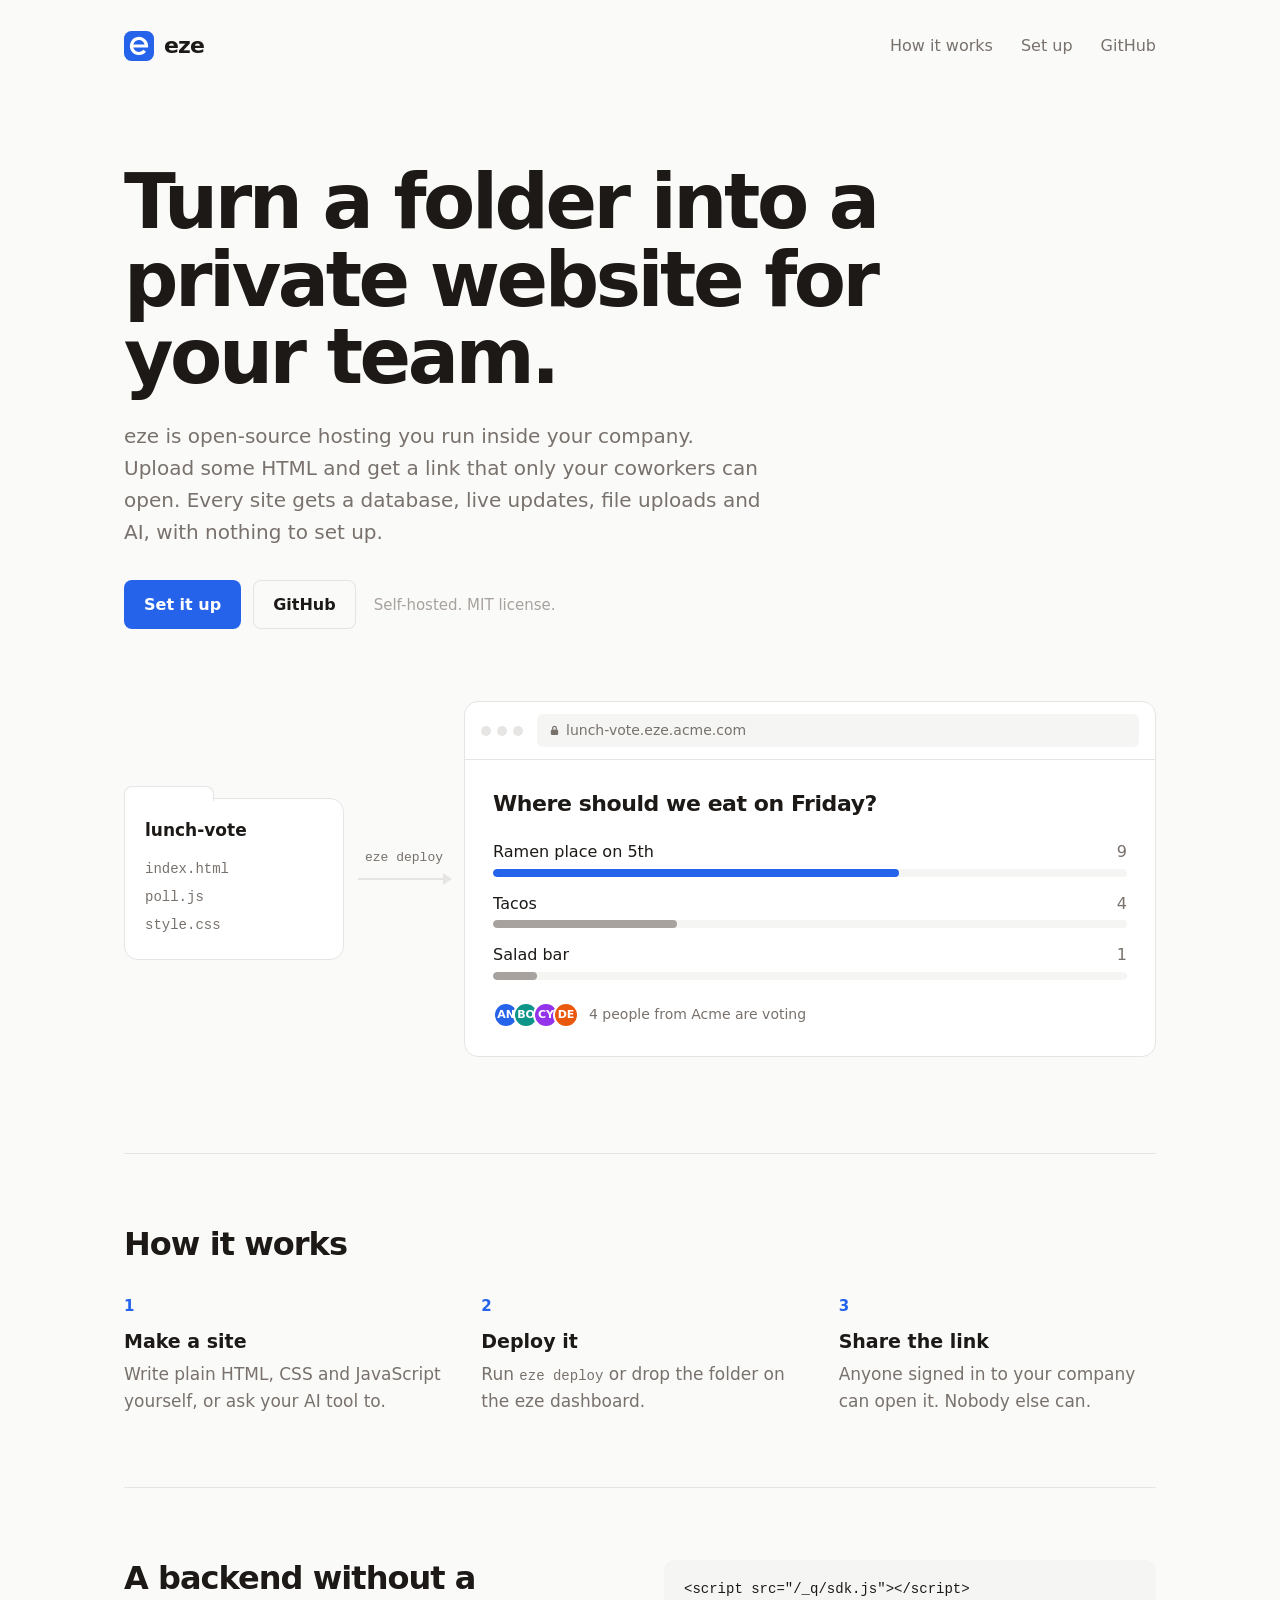
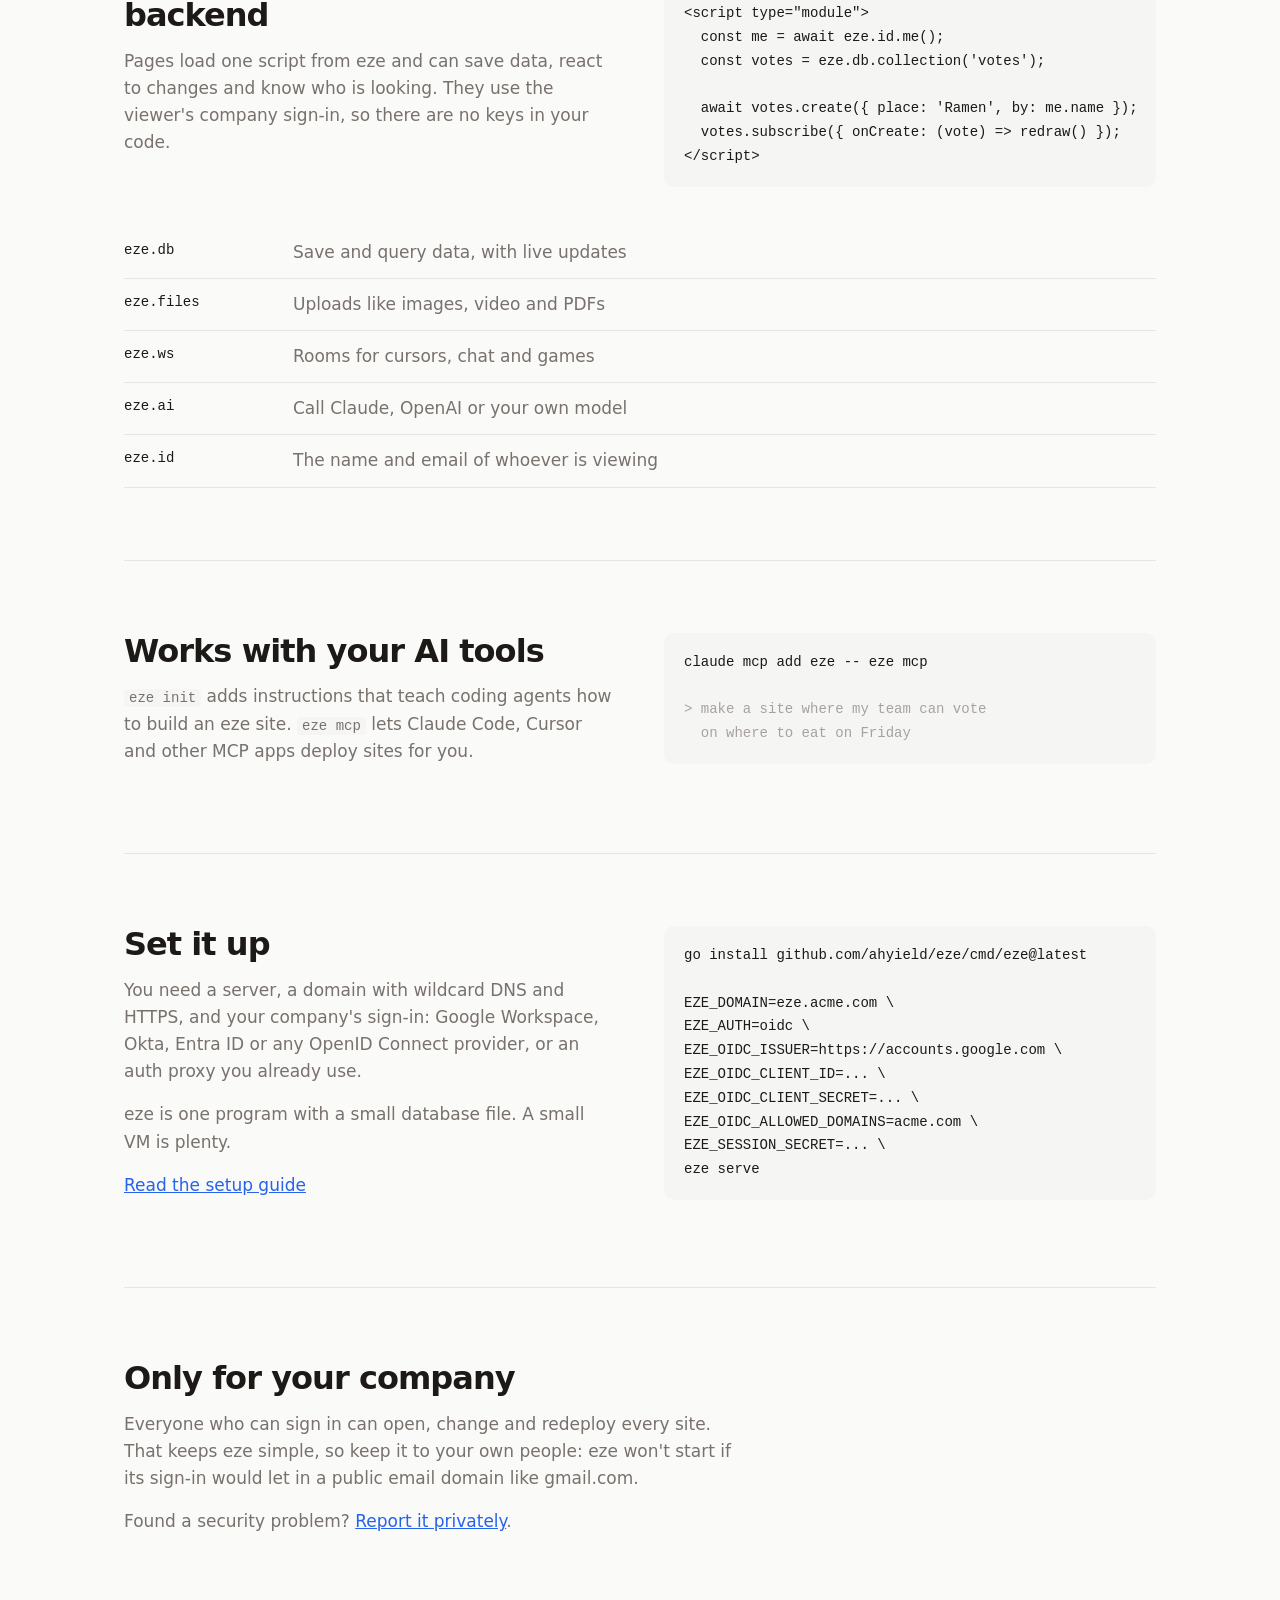
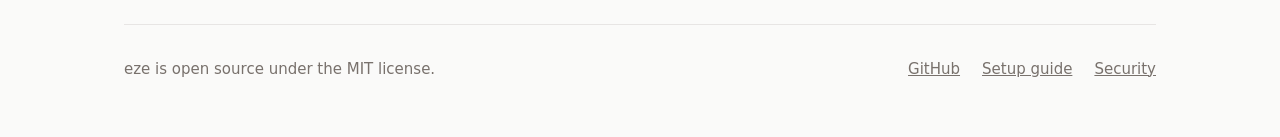
==== site/index.html @ b553932a "Add the eze.page website A one-page site in site/: plain HTML and CSS in the dashboard's palette, li" ====
<!doctype html>
<html lang="en">
<head>
<meta charset="utf-8">
<meta name="viewport" content="width=device-width, initial-scale=1">
<title>eze: private websites for your team</title>
<meta name="description" content="eze is open-source hosting you run inside your company. Upload a folder of HTML and get a link only your coworkers can open.">
<meta property="og:title" content="eze: private websites for your team">
<meta property="og:description" content="Open-source hosting you run inside your company. Upload a folder of HTML, get a link only your coworkers can open.">
<meta property="og:url" content="https://eze.page/">
<meta property="og:type" content="website">
<link rel="icon" href="logo.svg" type="image/svg+xml">
<link rel="stylesheet" href="style.css">
</head>
<body>
<div class="page">

<header>
  <a class="logo" href="/" aria-label="eze home">
    <svg viewBox="0 0 32 32" aria-hidden="true"><rect width="32" height="32" rx="8" fill="currentColor"/><path d="M8 16H24A8 8 0 1 0 22.13 21.14" fill="none" stroke="#fff" stroke-width="3.4"/></svg>
    eze
  </a>
  <nav>
    <a class="wide" href="#how">How it works</a>
    <a href="#setup">Set up</a>
    <a href="https://github.com/ahyield/eze">GitHub</a>
  </nav>
</header>

<main>

<div class="hero">
  <h1>Turn a folder into a private website for your team.</h1>
  <p>eze is open-source hosting you run inside your company. Upload some HTML and get a link that only your coworkers can open. Every site gets a database, live updates, file uploads and AI, with nothing to set up.</p>
  <div class="buttons">
    <a class="button" href="#setup">Set it up</a>
    <a class="button quiet" href="https://github.com/ahyield/eze">GitHub</a>
    <span class="small">Self-hosted. MIT license.</span>
  </div>

  <div class="picture" aria-hidden="true">
    <div class="folder">
      <div class="name">lunch-vote</div>
      <ul>
        <li>index.html</li>
        <li>poll.js</li>
        <li>style.css</li>
      </ul>
    </div>
    <div class="wire"><span>eze deploy</span></div>
    <div class="browser">
      <div class="bar">
        <div class="dots"><i></i><i></i><i></i></div>
        <div class="address"><svg viewBox="0 0 12 12"><rect x="2" y="5" width="8" height="6" rx="1.5" fill="currentColor"/><path d="M4 5V3.5a2 2 0 0 1 4 0V5" fill="none" stroke="currentColor" stroke-width="1.4"/></svg>lunch-vote.eze.acme.com</div>
      </div>
      <div class="poll">
        <h2>Where should we eat on Friday?</h2>
        <div class="choice lead"><span>Ramen place on 5th</span><span class="count">9</span><div class="meter"><b style="--w: 64%"></b></div></div>
        <div class="choice"><span>Tacos</span><span class="count">4</span><div class="meter"><b style="--w: 29%"></b></div></div>
        <div class="choice"><span>Salad bar</span><span class="count">1</span><div class="meter"><b style="--w: 7%"></b></div></div>
        <div class="here">
          <div class="faces">
            <span style="background:#2563eb">AN</span><span style="background:#0d9488">BO</span><span style="background:#9333ea">CY</span><span style="background:#ea580c">DE</span>
          </div>
          4 people from Acme are voting
        </div>
      </div>
    </div>
  </div>
</div>

<section id="how">
  <h2>How it works</h2>
  <ol class="steps">
    <li><strong>Make a site</strong>Write plain HTML, CSS and JavaScript yourself, or ask your AI tool to.</li>
    <li><strong>Deploy it</strong>Run <code>eze deploy</code> or drop the folder on the eze dashboard.</li>
    <li><strong>Share the link</strong>Anyone signed in to your company can open it. Nobody else can.</li>
  </ol>
</section>

<section>
  <div class="two">
    <div class="text">
      <h2>A backend without a backend</h2>
      <p>Pages load one script from eze and can save data, react to changes and know who is looking. They use the viewer's company sign-in, so there are no keys in your code.</p>
    </div>
<pre>&lt;script src="/_q/sdk.js"&gt;&lt;/script&gt;
&lt;script type="module"&gt;
  const me = await eze.id.me();
  const votes = eze.db.collection('votes');

  await votes.create({ place: 'Ramen', by: me.name });
  votes.subscribe({ onCreate: (vote) =&gt; redraw() });
&lt;/script&gt;</pre>
  </div>
  <ul class="gets">
    <li><code>eze.db</code><span>Save and query data, with live updates</span></li>
    <li><code>eze.files</code><span>Uploads like images, video and PDFs</span></li>
    <li><code>eze.ws</code><span>Rooms for cursors, chat and games</span></li>
    <li><code>eze.ai</code><span>Call Claude, OpenAI or your own model</span></li>
    <li><code>eze.id</code><span>The name and email of whoever is viewing</span></li>
  </ul>
</section>

<section>
  <div class="two">
    <div class="text">
      <h2>Works with your AI tools</h2>
      <p><code>eze init</code> adds instructions that teach coding agents how to build an eze site. <code>eze mcp</code> lets Claude Code, Cursor and other MCP apps deploy sites for you.</p>
    </div>
<pre>claude mcp add eze -- eze mcp

<span class="dim">&gt; make a site where my team can vote
  on where to eat on Friday</span></pre>
  </div>
</section>

<section id="setup">
  <div class="two">
    <div class="text">
      <h2>Set it up</h2>
      <p>You need a server, a domain with wildcard DNS and HTTPS, and your company's sign-in: Google Workspace, Okta, Entra ID or any OpenID Connect provider, or an auth proxy you already use.</p>
      <p>eze is one program with a small database file. A small VM is plenty.</p>
      <p><a href="https://github.com/ahyield/eze/blob/main/docs/deploy.md">Read the setup guide</a></p>
    </div>
<pre>go install github.com/ahyield/eze/cmd/eze@latest

EZE_DOMAIN=eze.acme.com \
EZE_AUTH=oidc \
EZE_OIDC_ISSUER=https://accounts.google.com \
EZE_OIDC_CLIENT_ID=... \
EZE_OIDC_CLIENT_SECRET=... \
EZE_OIDC_ALLOWED_DOMAINS=acme.com \
EZE_SESSION_SECRET=... \
eze serve</pre>
  </div>
</section>

<section>
  <h2>Only for your company</h2>
  <p>Everyone who can sign in can open, change and redeploy every site. That keeps eze simple, so keep it to your own people: eze won't start if its sign-in would let in a public email domain like gmail.com.</p>
  <p>Found a security problem? <a href="https://github.com/ahyield/eze/security">Report it privately</a>.</p>
</section>

</main>

<footer>
  <span>eze is open source under the MIT license.</span>
  <nav>
    <a href="https://github.com/ahyield/eze">GitHub</a>
    <a href="https://github.com/ahyield/eze/blob/main/docs/deploy.md">Setup guide</a>
    <a href="https://github.com/ahyield/eze/blob/main/SECURITY.md">Security</a>
  </nav>
</footer>

</div>
</body>
</html>
---- site/style.css ----
:root {
  --paper: #fafaf9;
  --ink: #1c1917;
  --stone: #78716c;
  --pebble: #a8a29e;
  --line: #e7e5e4;
  --panel: #ffffff;
  --well: #f5f5f4;
  --blue: #2563eb;
  --blue-soft: #dbeafe;
}
@media (prefers-color-scheme: dark) {
  :root {
    --paper: #0c0a09;
    --ink: #f5f5f4;
    --stone: #a8a29e;
    --pebble: #78716c;
    --line: #292524;
    --panel: #1c1917;
    --well: #141210;
    --blue: #60a5fa;
    --blue-soft: #1e3a8a;
  }
}

* { box-sizing: border-box; }
body { margin: 0; background: var(--paper); color: var(--ink); font: 17px/1.6 ui-sans-serif, system-ui, -apple-system, "Segoe UI", sans-serif; -webkit-font-smoothing: antialiased; }
a { color: var(--blue); }
a:focus-visible, .button:focus-visible { outline: 2px solid var(--blue); outline-offset: 3px; border-radius: 4px; }
code, pre { font-family: ui-monospace, SFMono-Regular, Menlo, monospace; font-size: 14px; }
p code { background: var(--well); border-radius: 4px; padding: 1px 5px; font-size: 14px; }
pre { background: var(--well); border-radius: 10px; padding: 18px 20px; overflow-x: auto; margin: 0; line-height: 1.7; }
pre .dim { color: var(--pebble); }

.page { max-width: 1080px; margin: 0 auto; padding: 0 24px; }

/* Header */
header { display: flex; align-items: center; justify-content: space-between; padding: 28px 0; }
.logo { display: inline-flex; align-items: center; gap: 10px; color: var(--ink); text-decoration: none; font-size: 22px; font-weight: 700; letter-spacing: -0.04em; }
.logo svg { width: 30px; height: 30px; color: var(--blue); }
header nav { display: flex; gap: 28px; font-size: 16px; }
header nav a { color: var(--stone); text-decoration: none; }
header nav a:hover { color: var(--ink); }

/* Hero */
.hero { padding: 72px 0 96px; }
.hero h1 { font-size: clamp(40px, 6.4vw, 76px); line-height: 1.02; letter-spacing: -0.045em; font-weight: 750; margin: 0; max-width: 11em; }
.hero p { font-size: 20px; color: var(--stone); max-width: 32em; margin: 24px 0 32px; }
.buttons { display: flex; gap: 12px; flex-wrap: wrap; align-items: center; }
.button { display: inline-block; padding: 12px 20px; border-radius: 8px; font-weight: 600; font-size: 16px; text-decoration: none; background: var(--blue); color: #fff; }
.button.quiet { background: transparent; color: var(--ink); box-shadow: inset 0 0 0 1px var(--line); }
.button.quiet:hover { box-shadow: inset 0 0 0 1px var(--pebble); }
.small { font-size: 15px; color: var(--pebble); margin-left: 6px; }

/* Hero picture: a folder becomes a live site */
.picture { display: grid; grid-template-columns: 220px 120px 1fr; align-items: center; margin-top: 72px; }
.folder { background: var(--panel); border: 1px solid var(--line); border-radius: 4px 14px 14px 14px; padding: 18px 20px 20px; position: relative; }
.folder::before { content: ""; position: absolute; top: -13px; left: -1px; width: 88px; height: 14px; background: var(--panel); border: 1px solid var(--line); border-bottom: 0; border-radius: 8px 8px 0 0; }
.folder .name { font-weight: 650; margin-bottom: 10px; }
.folder ul { list-style: none; margin: 0; padding: 0; font-family: ui-monospace, SFMono-Regular, Menlo, monospace; font-size: 14px; color: var(--stone); line-height: 2; }
.wire { height: 2px; background: var(--line); margin: 0 14px; position: relative; }
.wire::after { content: ""; position: absolute; right: -2px; top: -5px; border: 6px solid transparent; border-left: 9px solid var(--line); border-right: 0; }
.wire span { position: absolute; left: 50%; top: -30px; transform: translateX(-50%); font-family: ui-monospace, SFMono-Regular, Menlo, monospace; font-size: 13px; color: var(--stone); white-space: nowrap; }

.browser { background: var(--panel); border: 1px solid var(--line); border-radius: 14px; overflow: hidden; }
.browser .bar { display: flex; align-items: center; gap: 14px; padding: 12px 16px; border-bottom: 1px solid var(--line); }
.dots { display: flex; gap: 6px; }
.dots i { width: 10px; height: 10px; border-radius: 50%; background: var(--line); }
.address { flex: 1; background: var(--well); border-radius: 6px; padding: 5px 12px; font-size: 14px; color: var(--stone); white-space: nowrap; overflow: hidden; text-overflow: ellipsis; }
.address svg { width: 11px; height: 11px; vertical-align: -1px; margin-right: 6px; }
.poll { padding: 26px 28px 28px; }
.poll h2 { font-size: 22px; letter-spacing: -0.02em; margin: 0 0 18px; }
.choice { display: grid; grid-template-columns: 1fr auto; gap: 4px 12px; margin-bottom: 14px; font-size: 16px; }
.choice .count { color: var(--stone); font-variant-numeric: tabular-nums; }
.meter { grid-column: 1 / -1; height: 8px; border-radius: 99px; background: var(--well); overflow: hidden; }
.meter b { display: block; height: 100%; width: var(--w); background: var(--blue); border-radius: 99px; animation: fill 900ms 300ms cubic-bezier(.2, .7, .2, 1) both; }
.choice.lead .meter b { background: var(--blue); }
.choice:not(.lead) .meter b { background: var(--pebble); }
@keyframes fill { from { width: 0; } }
@media (prefers-reduced-motion: reduce) { .meter b { animation: none; } }
.here { display: flex; align-items: center; gap: 10px; margin-top: 22px; font-size: 14px; color: var(--stone); }
.faces { display: flex; }
.faces span { width: 26px; height: 26px; border-radius: 50%; display: grid; place-items: center; font-size: 11px; font-weight: 700; color: #fff; border: 2px solid var(--panel); margin-left: -6px; }
.faces span:first-child { margin-left: 0; }

/* Sections */
section { padding: 72px 0; border-top: 1px solid var(--line); }
section h2 { font-size: 32px; letter-spacing: -0.03em; line-height: 1.15; margin: 0 0 14px; }
section > p, .text p { color: var(--stone); max-width: 36em; margin: 0 0 16px; }
.two { display: grid; grid-template-columns: 1fr 1fr; gap: 48px; align-items: start; }

.steps { list-style: none; counter-reset: step; padding: 0; margin: 32px 0 0; display: grid; grid-template-columns: repeat(3, 1fr); gap: 40px; }
.steps li { counter-increment: step; color: var(--stone); }
.steps li::before { content: counter(step); display: block; font-size: 15px; font-weight: 700; color: var(--blue); margin-bottom: 8px; }
.steps strong { display: block; color: var(--ink); font-size: 19px; margin-bottom: 4px; }

.gets { list-style: none; padding: 0; margin: 40px 0 0; }
.gets li { padding: 12px 0; border-bottom: 1px solid var(--line); display: grid; grid-template-columns: 9em 1fr; gap: 16px; }
.gets li span { color: var(--stone); }
.gets code { color: var(--ink); }

footer { border-top: 1px solid var(--line); padding: 32px 0 56px; display: flex; justify-content: space-between; gap: 16px; flex-wrap: wrap; color: var(--stone); font-size: 15px; }
footer nav { display: flex; gap: 22px; }
footer a { color: var(--stone); }

@media (max-width: 860px) {
  .hero { padding: 40px 0 64px; }
  .hero p { font-size: 18px; }
  .picture { grid-template-columns: 1fr; margin-top: 48px; }
  .folder { margin-top: 13px; }
  .wire { width: 2px; height: 64px; margin: 14px auto; }
  .wire::after { right: -5px; top: auto; bottom: -2px; border: 6px solid transparent; border-top: 9px solid var(--line); border-bottom: 0; }
  .wire span { left: 18px; top: 50%; transform: translateY(-50%); }
  .two, .steps { grid-template-columns: 1fr; gap: 28px; }
  header nav a.wide { display: none; }
  section { padding: 56px 0; }
  section h2 { font-size: 27px; }
}
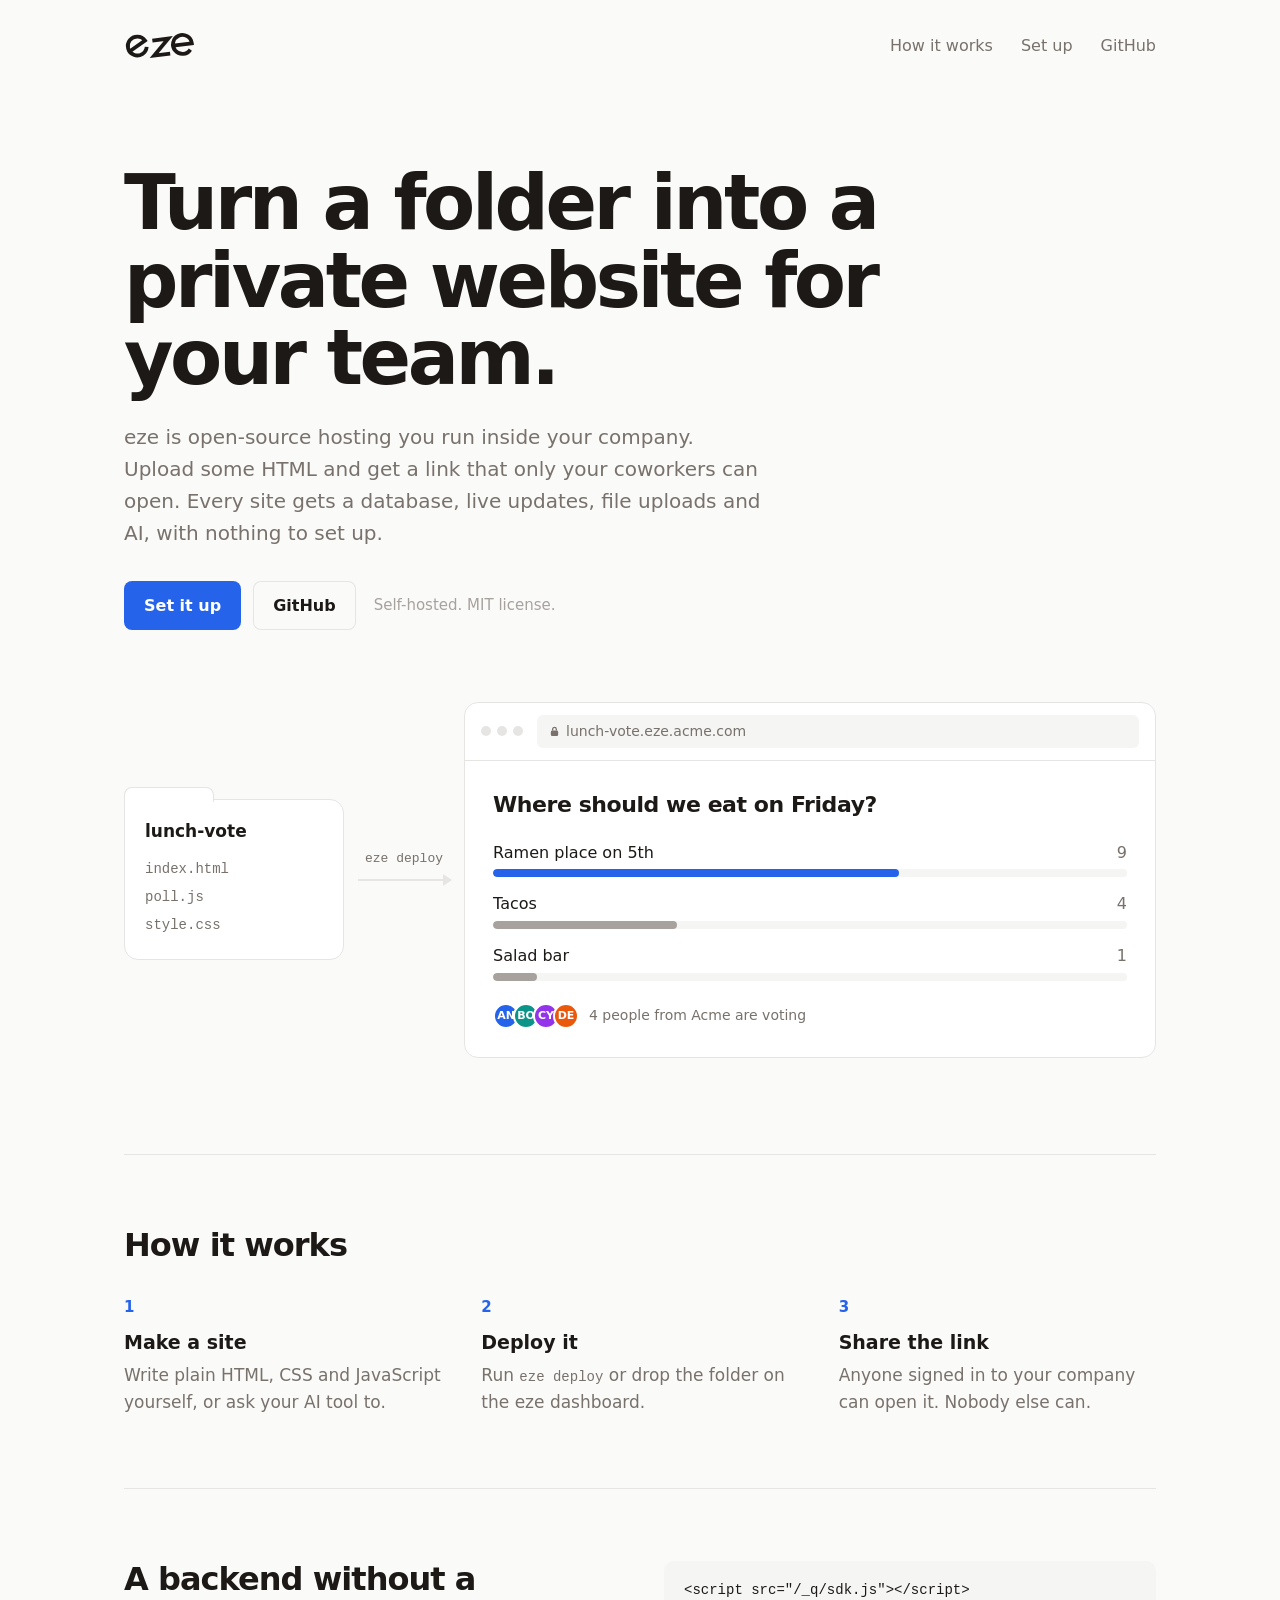
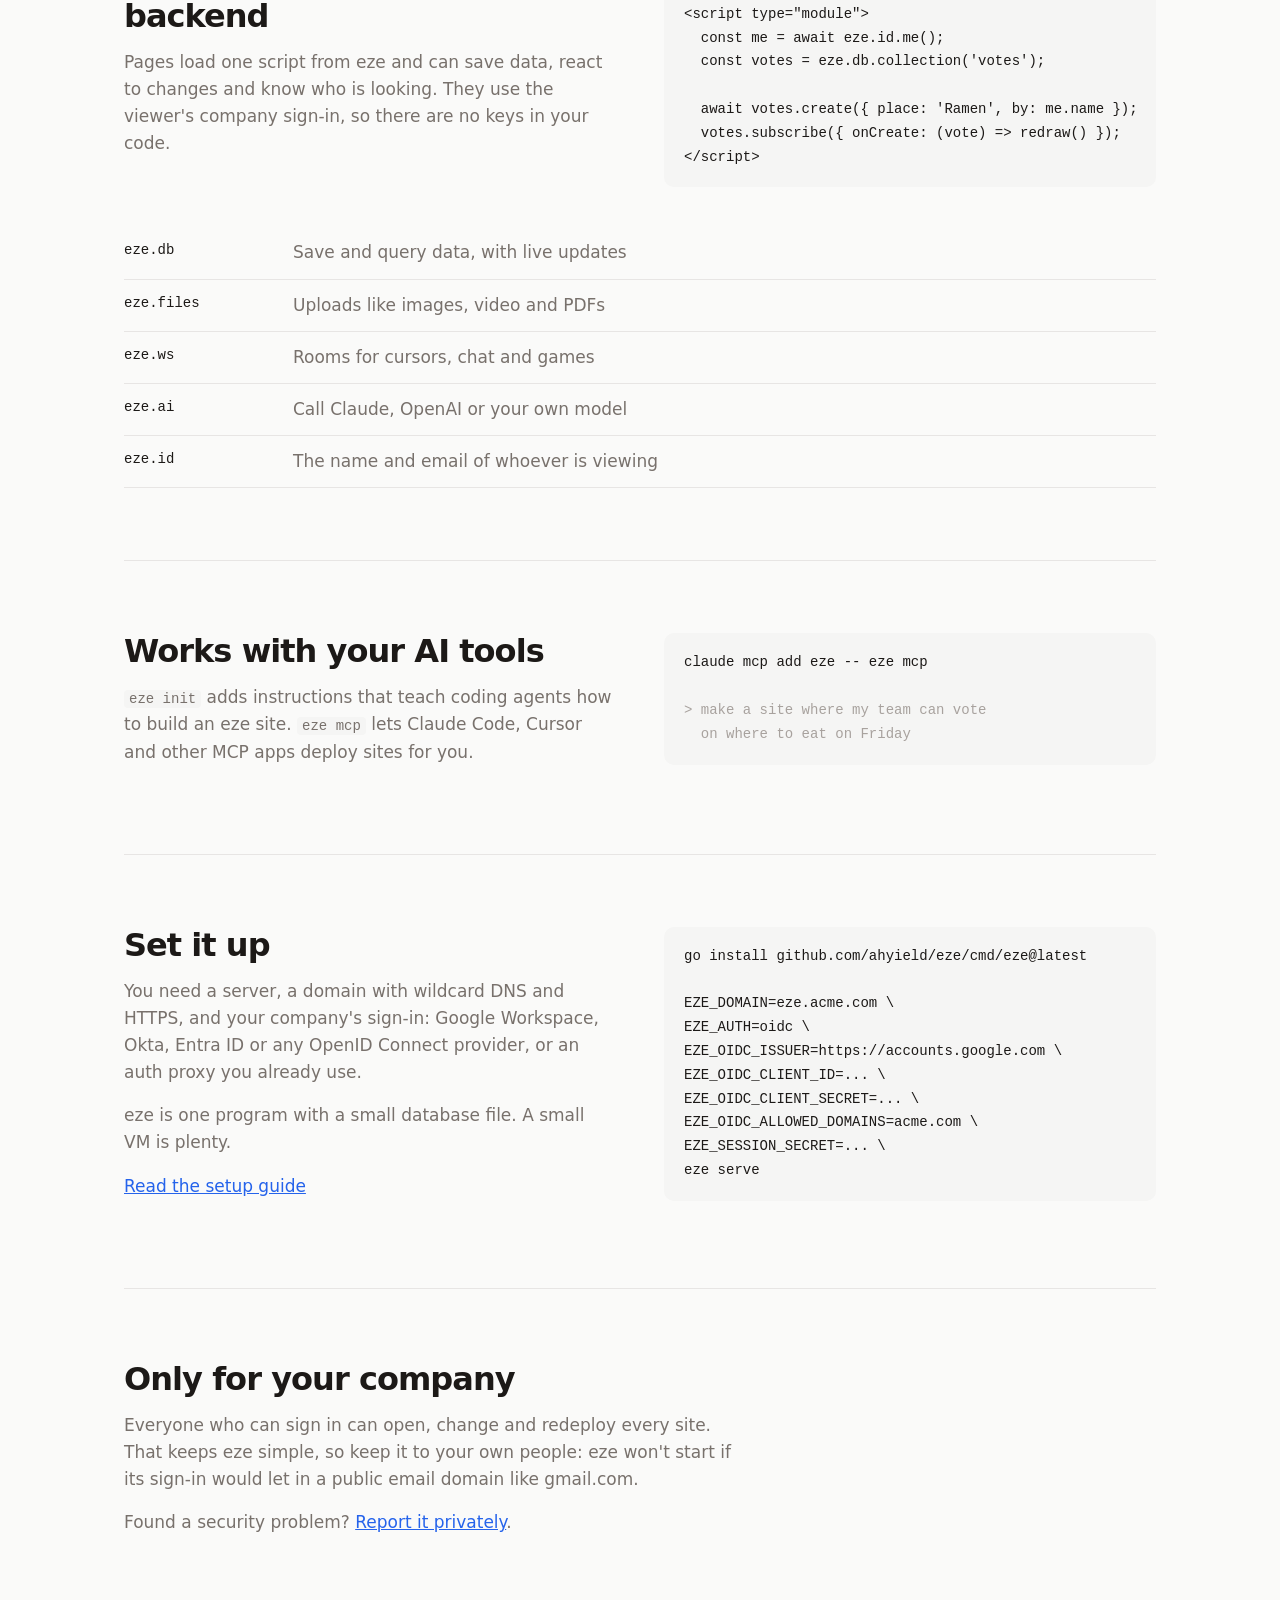
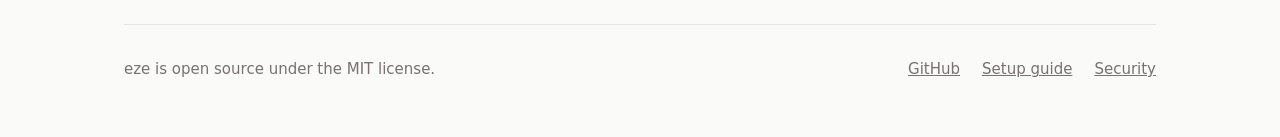
==== commit 8e3e8379: "Site: eze wordmark with a twisted e and tilted ze The header logo is now a drawn eze wordmark: the f" ====
--- a/site/index.html
+++ b/site/index.html
@@ -17,8 +17,7 @@
 
 <header>
   <a class="logo" href="/" aria-label="eze home">
-    <svg viewBox="0 0 32 32" aria-hidden="true"><rect width="32" height="32" rx="8" fill="currentColor"/><path d="M8 16H24A8 8 0 1 0 22.13 21.14" fill="none" stroke="#fff" stroke-width="3.4"/></svg>
-    eze
+    <svg viewBox="-2 -3 78 38" fill="none" stroke="currentColor" stroke-width="4" aria-hidden="true"><path d="M 2 16 H 22 A 10 10 0 1 0 19.66 22.43" transform="rotate(-35 12 16)"/><g transform="rotate(-7 47 26)"><path d="M 30 8 H 47 L 30 24 H 47"/><path d="M 51 16 H 71 A 10 10 0 1 0 68.66 22.43"/></g></svg>
   </a>
   <nav>
     <a class="wide" href="#how">How it works</a>
--- a/site/style.css
+++ b/site/style.css
@@ -36,8 +36,8 @@
 
 /* Header */
 header { display: flex; align-items: center; justify-content: space-between; padding: 28px 0; }
-.logo { display: inline-flex; align-items: center; gap: 10px; color: var(--ink); text-decoration: none; font-size: 22px; font-weight: 700; letter-spacing: -0.04em; }
-.logo svg { width: 30px; height: 30px; color: var(--blue); }
+.logo { display: inline-flex; color: var(--ink); }
+.logo svg { height: 36px; width: auto; }
 header nav { display: flex; gap: 28px; font-size: 16px; }
 header nav a { color: var(--stone); text-decoration: none; }
 header nav a:hover { color: var(--ink); }
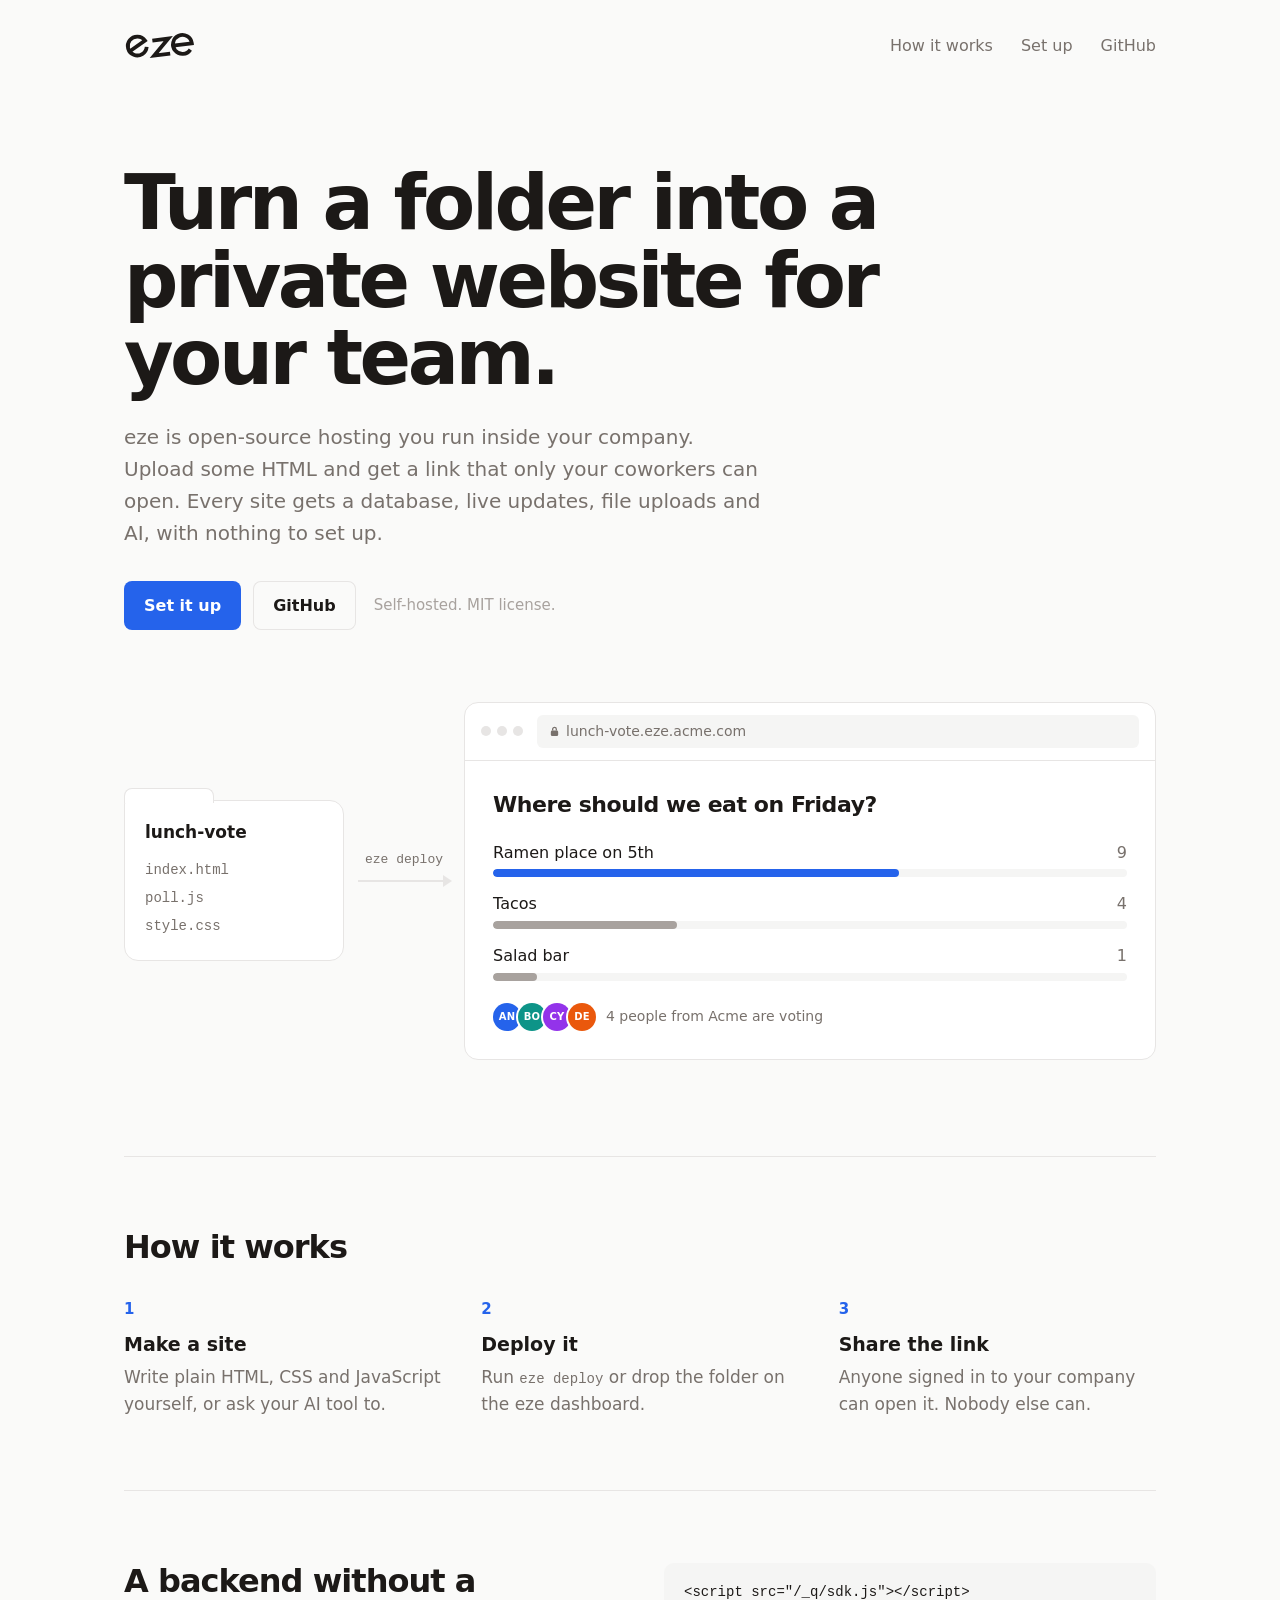
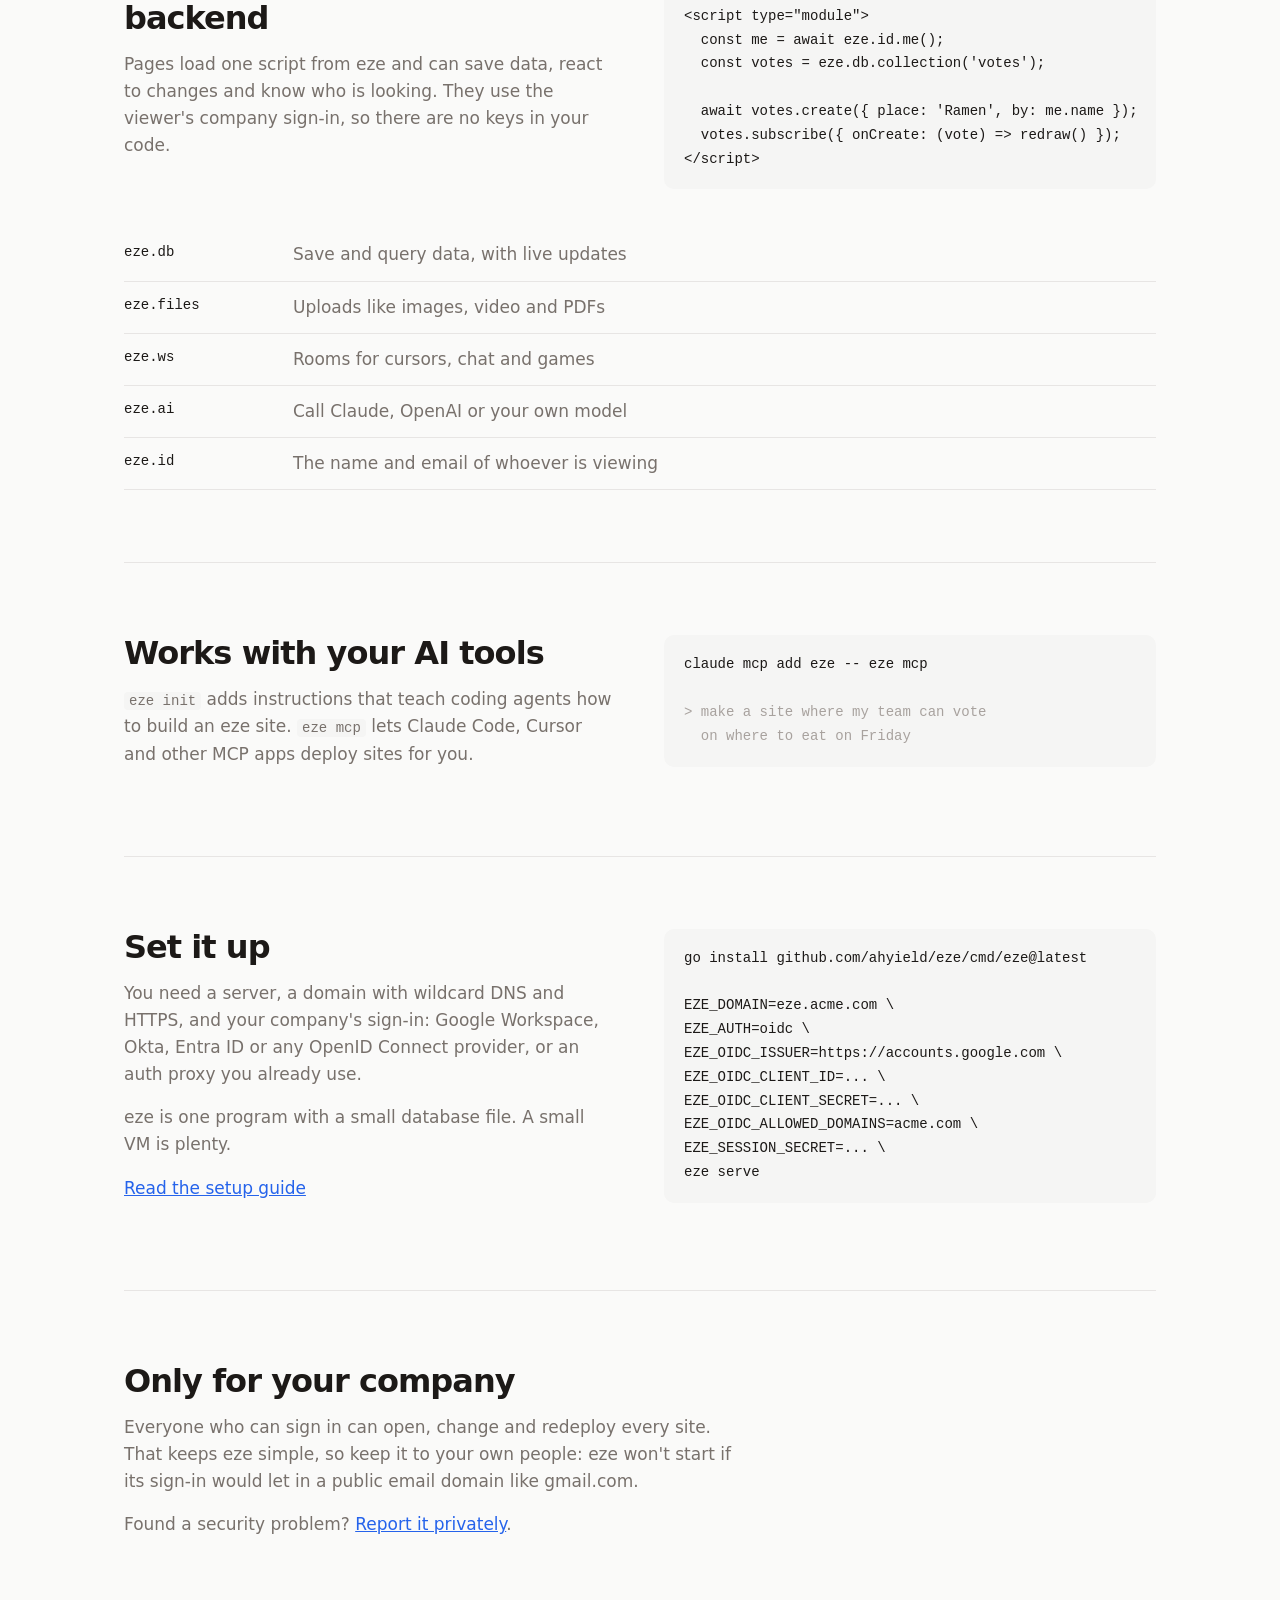
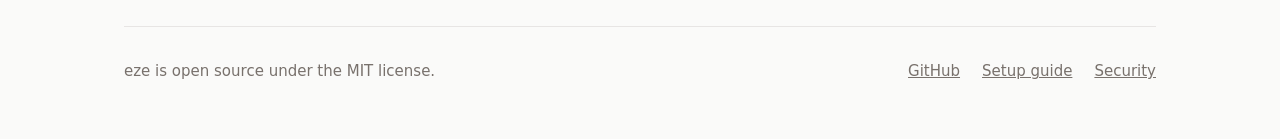
==== commit deebe039: "Site: link preview image and search tags Adds og.png (rendered from scripts/og.html with scripts/og." ====
--- a/site/index.html
+++ b/site/index.html
@@ -3,13 +3,37 @@
 <head>
 <meta charset="utf-8">
 <meta name="viewport" content="width=device-width, initial-scale=1">
-<title>eze: private websites for your team</title>
-<meta name="description" content="eze is open-source hosting you run inside your company. Upload a folder of HTML and get a link only your coworkers can open.">
+<title>eze: self-hosted private websites for your team</title>
+<meta name="description" content="eze is open-source hosting you run inside your company, a self-hosted take on Shopify Quick. Upload a folder of HTML and get a link only your coworkers can open.">
+<link rel="canonical" href="https://eze.page/">
+<meta property="og:site_name" content="eze">
 <meta property="og:title" content="eze: private websites for your team">
 <meta property="og:description" content="Open-source hosting you run inside your company. Upload a folder of HTML, get a link only your coworkers can open.">
 <meta property="og:url" content="https://eze.page/">
 <meta property="og:type" content="website">
+<meta property="og:image" content="https://eze.page/og.png">
+<meta property="og:image:width" content="1200">
+<meta property="og:image:height" content="630">
+<meta property="og:image:alt" content="Turn a folder into a private website for your team. A browser shows a lunch poll at lunch-vote.eze.acme.com.">
+<meta name="twitter:card" content="summary_large_image">
+<meta name="theme-color" content="#fafaf9" media="(prefers-color-scheme: light)">
+<meta name="theme-color" content="#0c0a09" media="(prefers-color-scheme: dark)">
 <link rel="icon" href="logo.svg" type="image/svg+xml">
+<link rel="apple-touch-icon" href="apple-touch-icon.png">
+<script type="application/ld+json">
+{
+  "@context": "https://schema.org",
+  "@type": "SoftwareApplication",
+  "name": "eze",
+  "url": "https://eze.page/",
+  "description": "Open-source, self-hosted hosting for private team websites, a take on Shopify Quick. Upload a folder of HTML and get a link only your coworkers can open, with a database, live updates, file uploads and AI built in.",
+  "applicationCategory": "DeveloperApplication",
+  "operatingSystem": "Linux, macOS, Windows",
+  "license": "https://opensource.org/licenses/MIT",
+  "codeRepository": "https://github.com/ahyield/eze",
+  "offers": { "@type": "Offer", "price": "0", "priceCurrency": "USD" }
+}
+</script>
 <link rel="stylesheet" href="style.css">
 </head>
 <body>
--- a/site/style.css
+++ b/site/style.css
@@ -80,7 +80,7 @@
 @media (prefers-reduced-motion: reduce) { .meter b { animation: none; } }
 .here { display: flex; align-items: center; gap: 10px; margin-top: 22px; font-size: 14px; color: var(--stone); }
 .faces { display: flex; }
-.faces span { width: 26px; height: 26px; border-radius: 50%; display: grid; place-items: center; font-size: 11px; font-weight: 700; color: #fff; border: 2px solid var(--panel); margin-left: -6px; }
+.faces span { width: 28px; height: 28px; border-radius: 50%; display: grid; place-items: center; font-size: 10px; font-weight: 700; letter-spacing: 0.02em; color: #fff; box-shadow: 0 0 0 2px var(--panel); margin-left: -3px; }
 .faces span:first-child { margin-left: 0; }
 
 /* Sections */
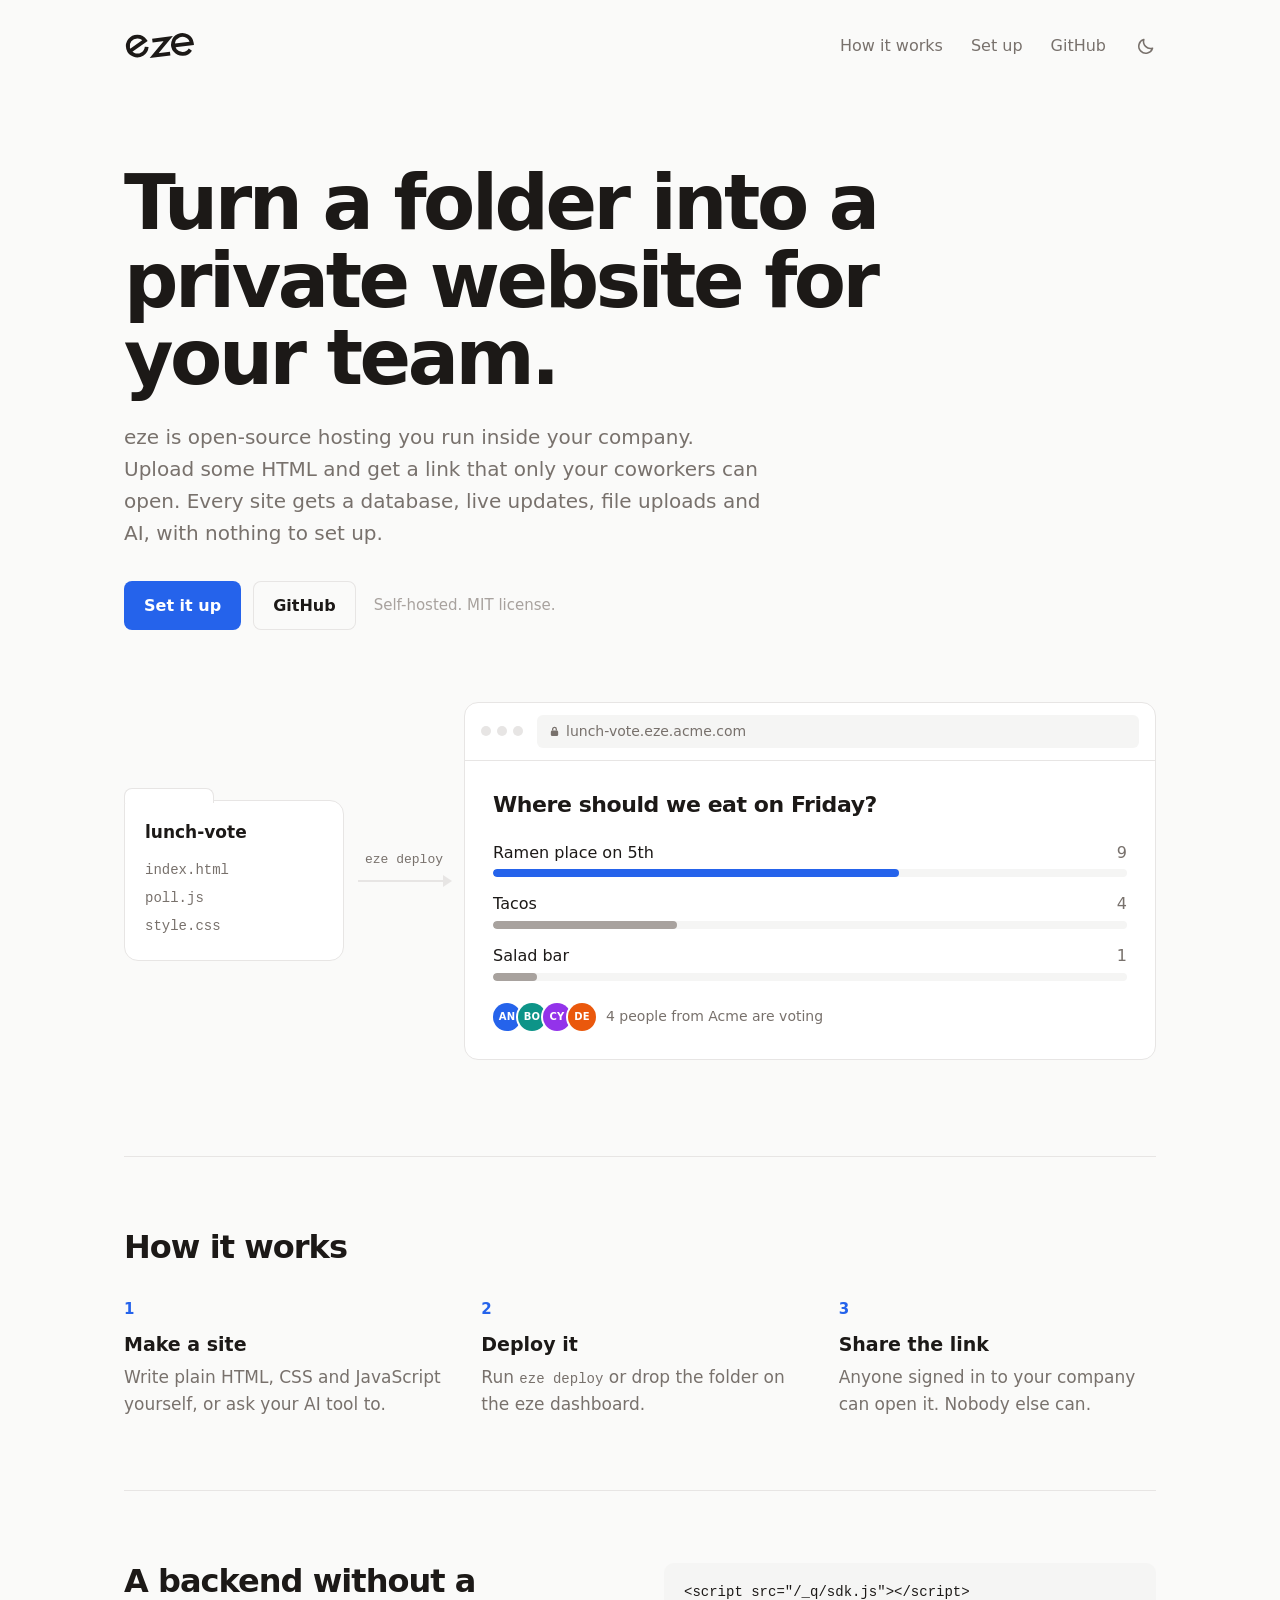
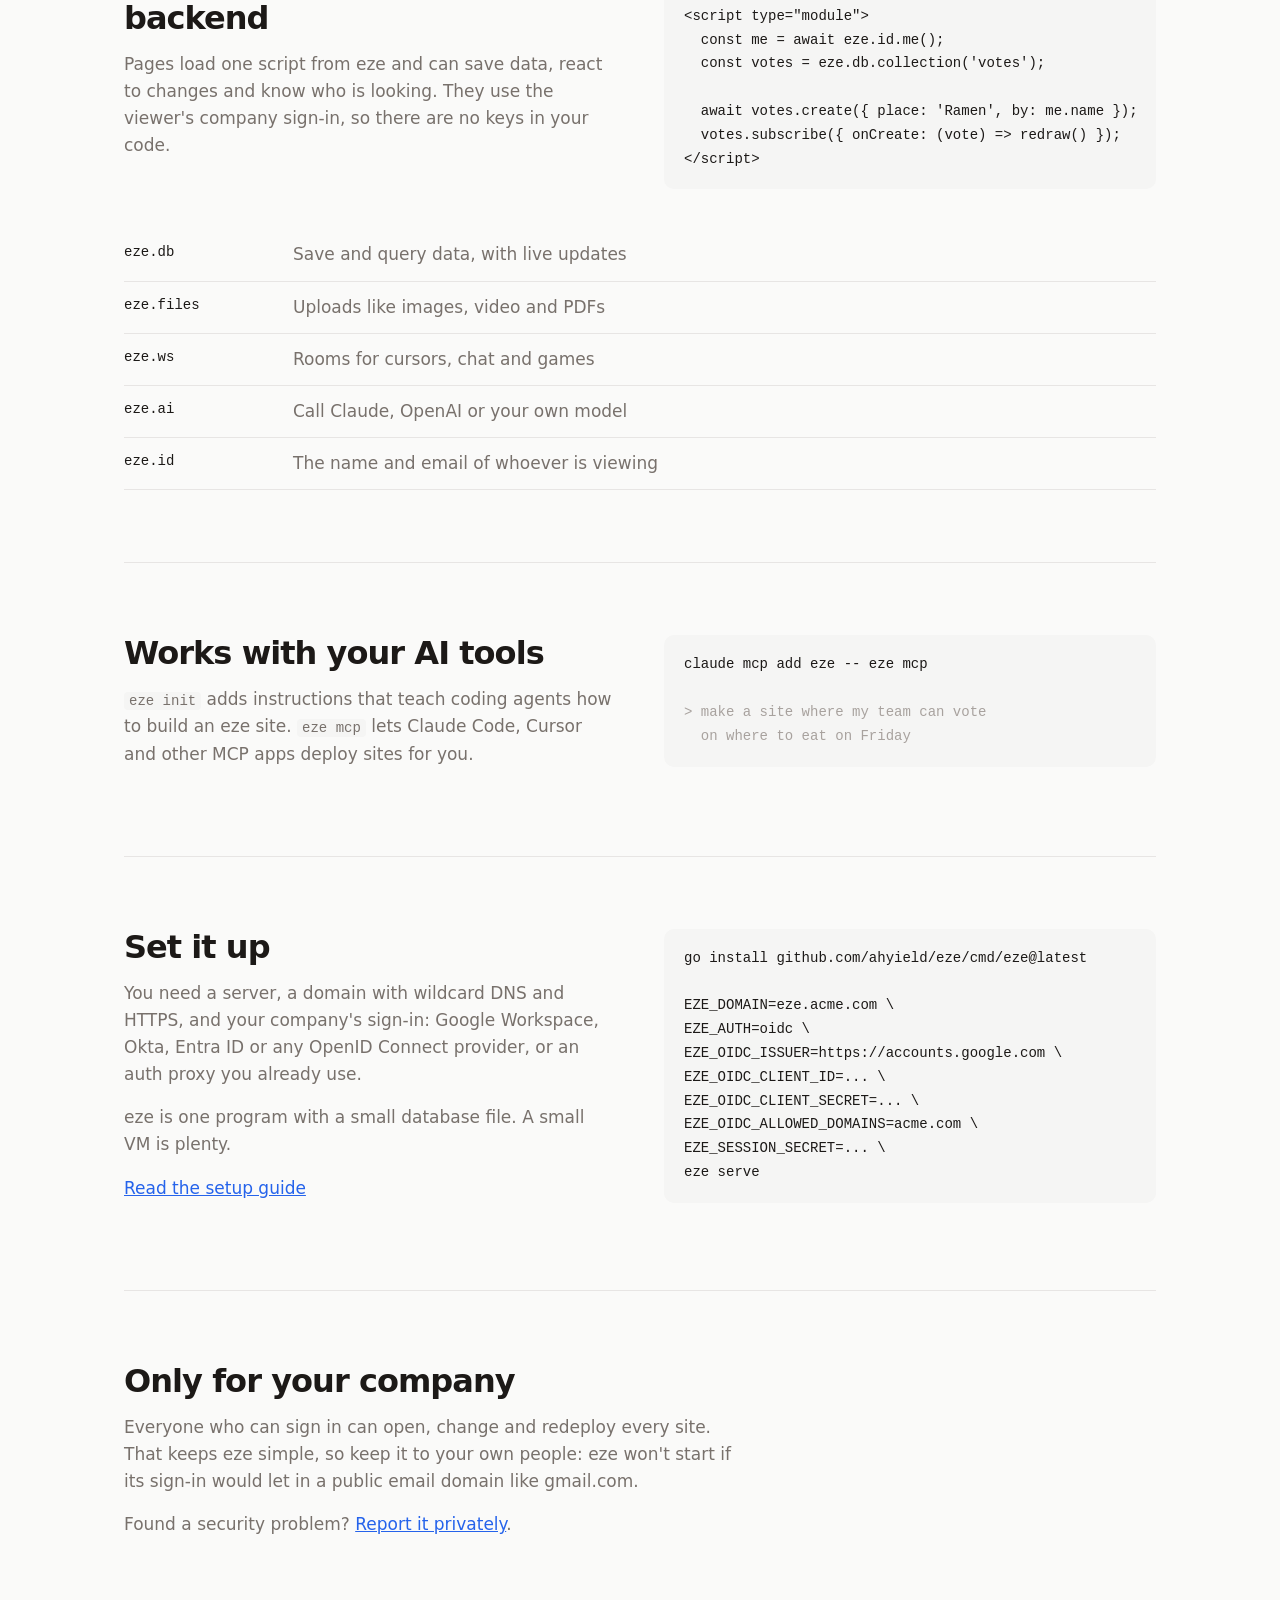
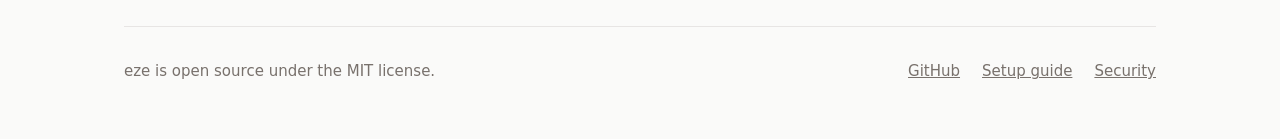
==== commit 1f0554fa: "Site: light and dark theme button The header gets a sun/moon button that overrides the system theme." ====
--- a/site/index.html
+++ b/site/index.html
@@ -35,6 +35,30 @@
 }
 </script>
 <link rel="stylesheet" href="style.css">
+<script>
+  // Apply a saved theme before the page paints. data-shown is the theme actually on screen.
+  (function () {
+    var root = document.documentElement, saved = null;
+    try { saved = localStorage.getItem('theme'); } catch (e) {}
+    if (saved === 'light' || saved === 'dark') root.dataset.theme = saved;
+    var dark = matchMedia('(prefers-color-scheme: dark)');
+    function show() {
+      root.dataset.shown = root.dataset.theme || (dark.matches ? 'dark' : 'light');
+      var button = document.querySelector('.theme');
+      if (button) button.setAttribute('aria-pressed', root.dataset.shown === 'dark');
+    }
+    show();
+    document.addEventListener('DOMContentLoaded', show);
+    dark.addEventListener('change', show);
+    window.toggleTheme = function () {
+      var next = root.dataset.shown === 'dark' ? 'light' : 'dark';
+      // Picking the system's own theme clears the choice, so it follows the system again.
+      if (next === (dark.matches ? 'dark' : 'light')) delete root.dataset.theme; else root.dataset.theme = next;
+      try { root.dataset.theme ? localStorage.setItem('theme', next) : localStorage.removeItem('theme'); } catch (e) {}
+      show();
+    };
+  })();
+</script>
 </head>
 <body>
 <div class="page">
@@ -47,6 +71,10 @@
     <a class="wide" href="#how">How it works</a>
     <a href="#setup">Set up</a>
     <a href="https://github.com/ahyield/eze">GitHub</a>
+    <button class="theme" type="button" onclick="toggleTheme()" aria-label="Dark mode">
+      <svg class="moon" viewBox="0 0 20 20" fill="none" stroke="currentColor" stroke-width="1.6" stroke-linejoin="round" aria-hidden="true"><path d="M16.5 12.2A7 7 0 0 1 7.8 3.5a7 7 0 1 0 8.7 8.7Z"/></svg>
+      <svg class="sun" viewBox="0 0 20 20" fill="none" stroke="currentColor" stroke-width="1.6" stroke-linecap="round" aria-hidden="true"><circle cx="10" cy="10" r="3.4"/><path d="M10 1.8v2M10 16.2v2M1.8 10h2M16.2 10h2M4.2 4.2l1.4 1.4M14.4 14.4l1.4 1.4M4.2 15.8l1.4-1.4M14.4 5.6l1.4-1.4"/></svg>
+    </button>
   </nav>
 </header>
 
--- a/site/style.css
+++ b/site/style.css
@@ -9,8 +9,9 @@
   --blue: #2563eb;
   --blue-soft: #dbeafe;
 }
+/* Dark follows the system unless the theme button picked one (data-theme on <html>). */
 @media (prefers-color-scheme: dark) {
-  :root {
+  :root:not([data-theme="light"]) {
     --paper: #0c0a09;
     --ink: #f5f5f4;
     --stone: #a8a29e;
@@ -21,6 +22,17 @@
     --blue: #60a5fa;
     --blue-soft: #1e3a8a;
   }
+}
+:root[data-theme="dark"] {
+  --paper: #0c0a09;
+  --ink: #f5f5f4;
+  --stone: #a8a29e;
+  --pebble: #78716c;
+  --line: #292524;
+  --panel: #1c1917;
+  --well: #141210;
+  --blue: #60a5fa;
+  --blue-soft: #1e3a8a;
 }
 
 * { box-sizing: border-box; }
@@ -41,6 +53,13 @@
 header nav { display: flex; gap: 28px; font-size: 16px; }
 header nav a { color: var(--stone); text-decoration: none; }
 header nav a:hover { color: var(--ink); }
+header nav { align-items: center; }
+.theme { display: grid; place-items: center; width: 36px; height: 36px; margin: -6px -8px -6px -6px; padding: 0; border: 0; border-radius: 8px; background: none; color: var(--stone); cursor: pointer; }
+.theme:hover { color: var(--ink); background: var(--well); }
+.theme:focus-visible { outline: 2px solid var(--blue); outline-offset: 2px; }
+.theme svg { width: 20px; height: 20px; }
+.theme .sun, :root[data-shown="dark"] .theme .moon { display: none; }
+:root[data-shown="dark"] .theme .sun { display: block; }
 
 /* Hero */
 .hero { padding: 72px 0 96px; }
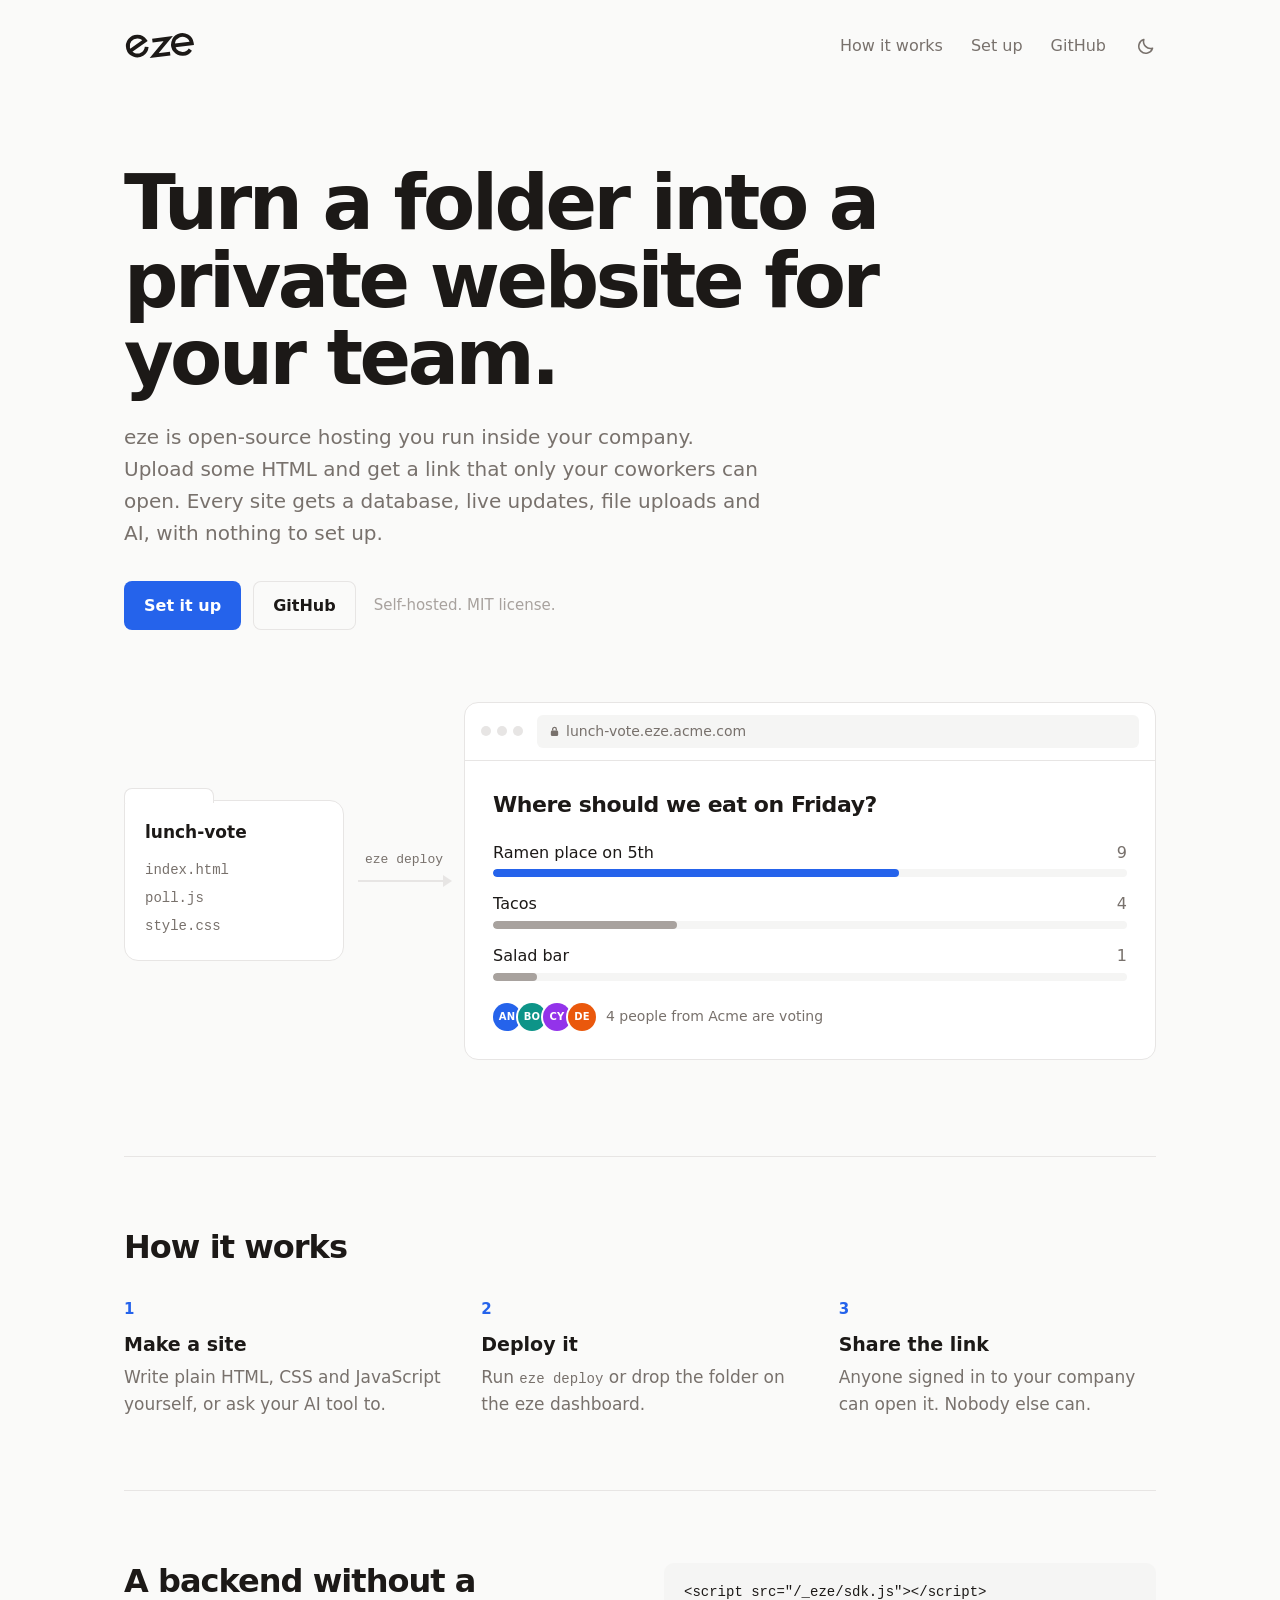
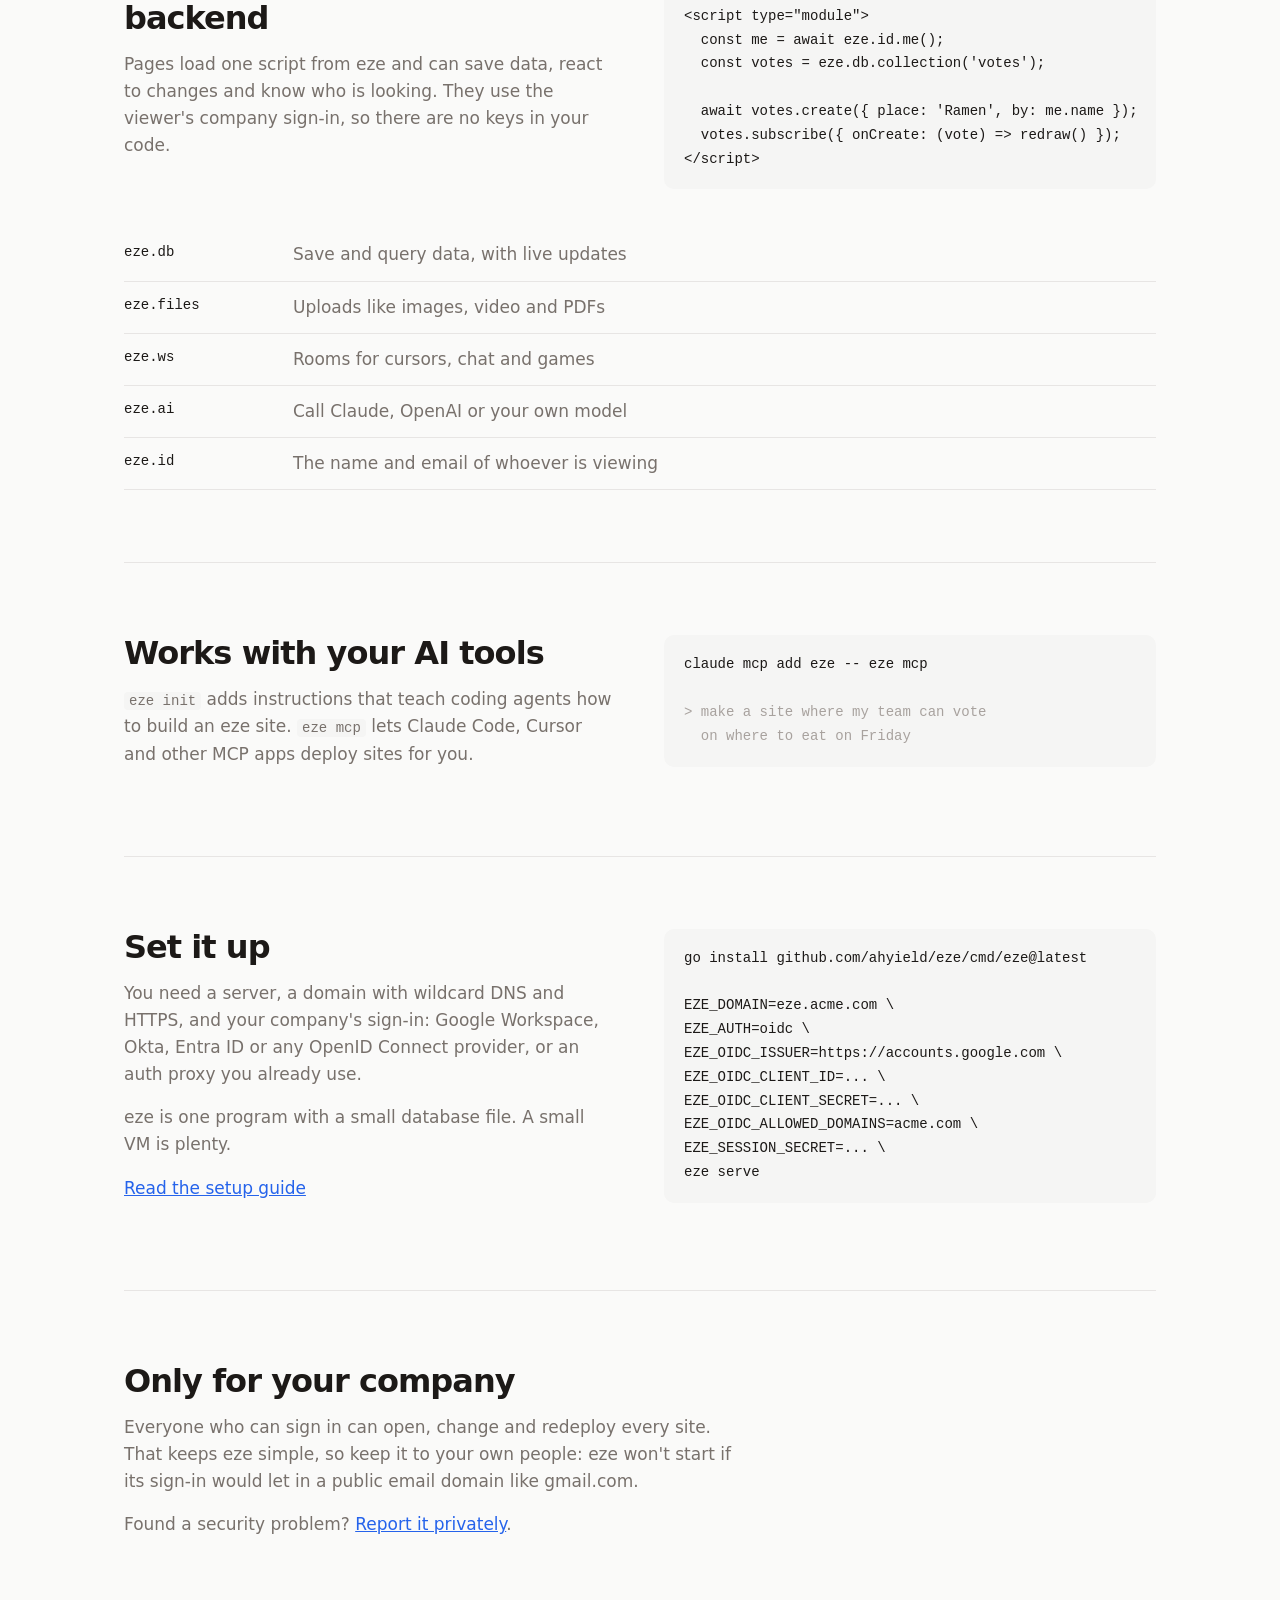
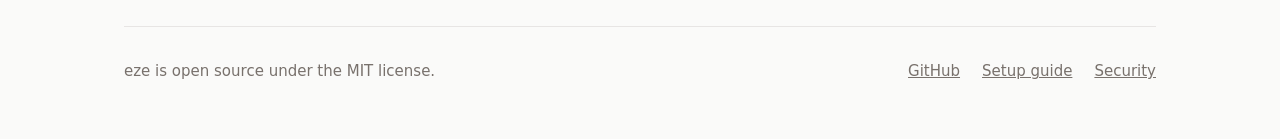
==== commit 4253d319: "Rename the reserved path prefix from /_q/ to /_eze/" ====
--- a/site/index.html
+++ b/site/index.html
@@ -135,7 +135,7 @@
       <h2>A backend without a backend</h2>
       <p>Pages load one script from eze and can save data, react to changes and know who is looking. They use the viewer's company sign-in, so there are no keys in your code.</p>
     </div>
-<pre>&lt;script src="/_q/sdk.js"&gt;&lt;/script&gt;
+<pre>&lt;script src="/_eze/sdk.js"&gt;&lt;/script&gt;
 &lt;script type="module"&gt;
   const me = await eze.id.me();
   const votes = eze.db.collection('votes');
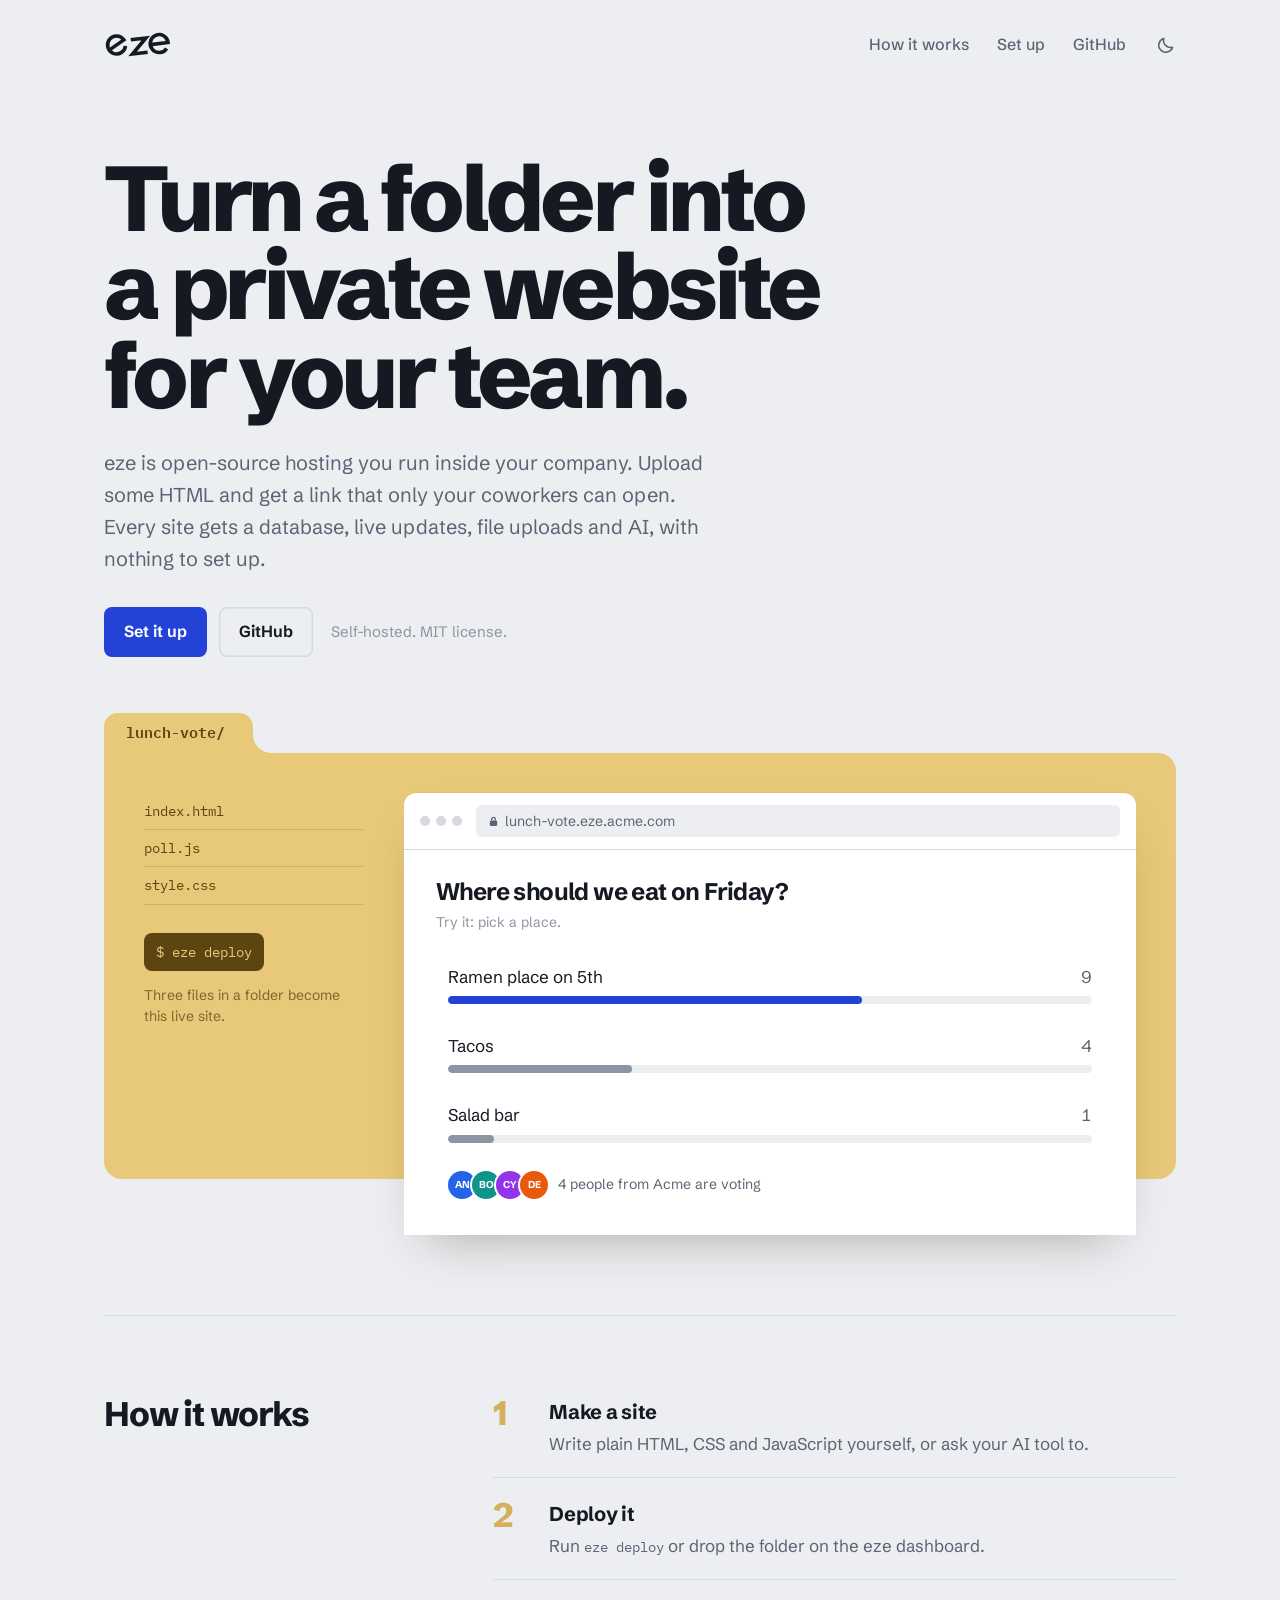
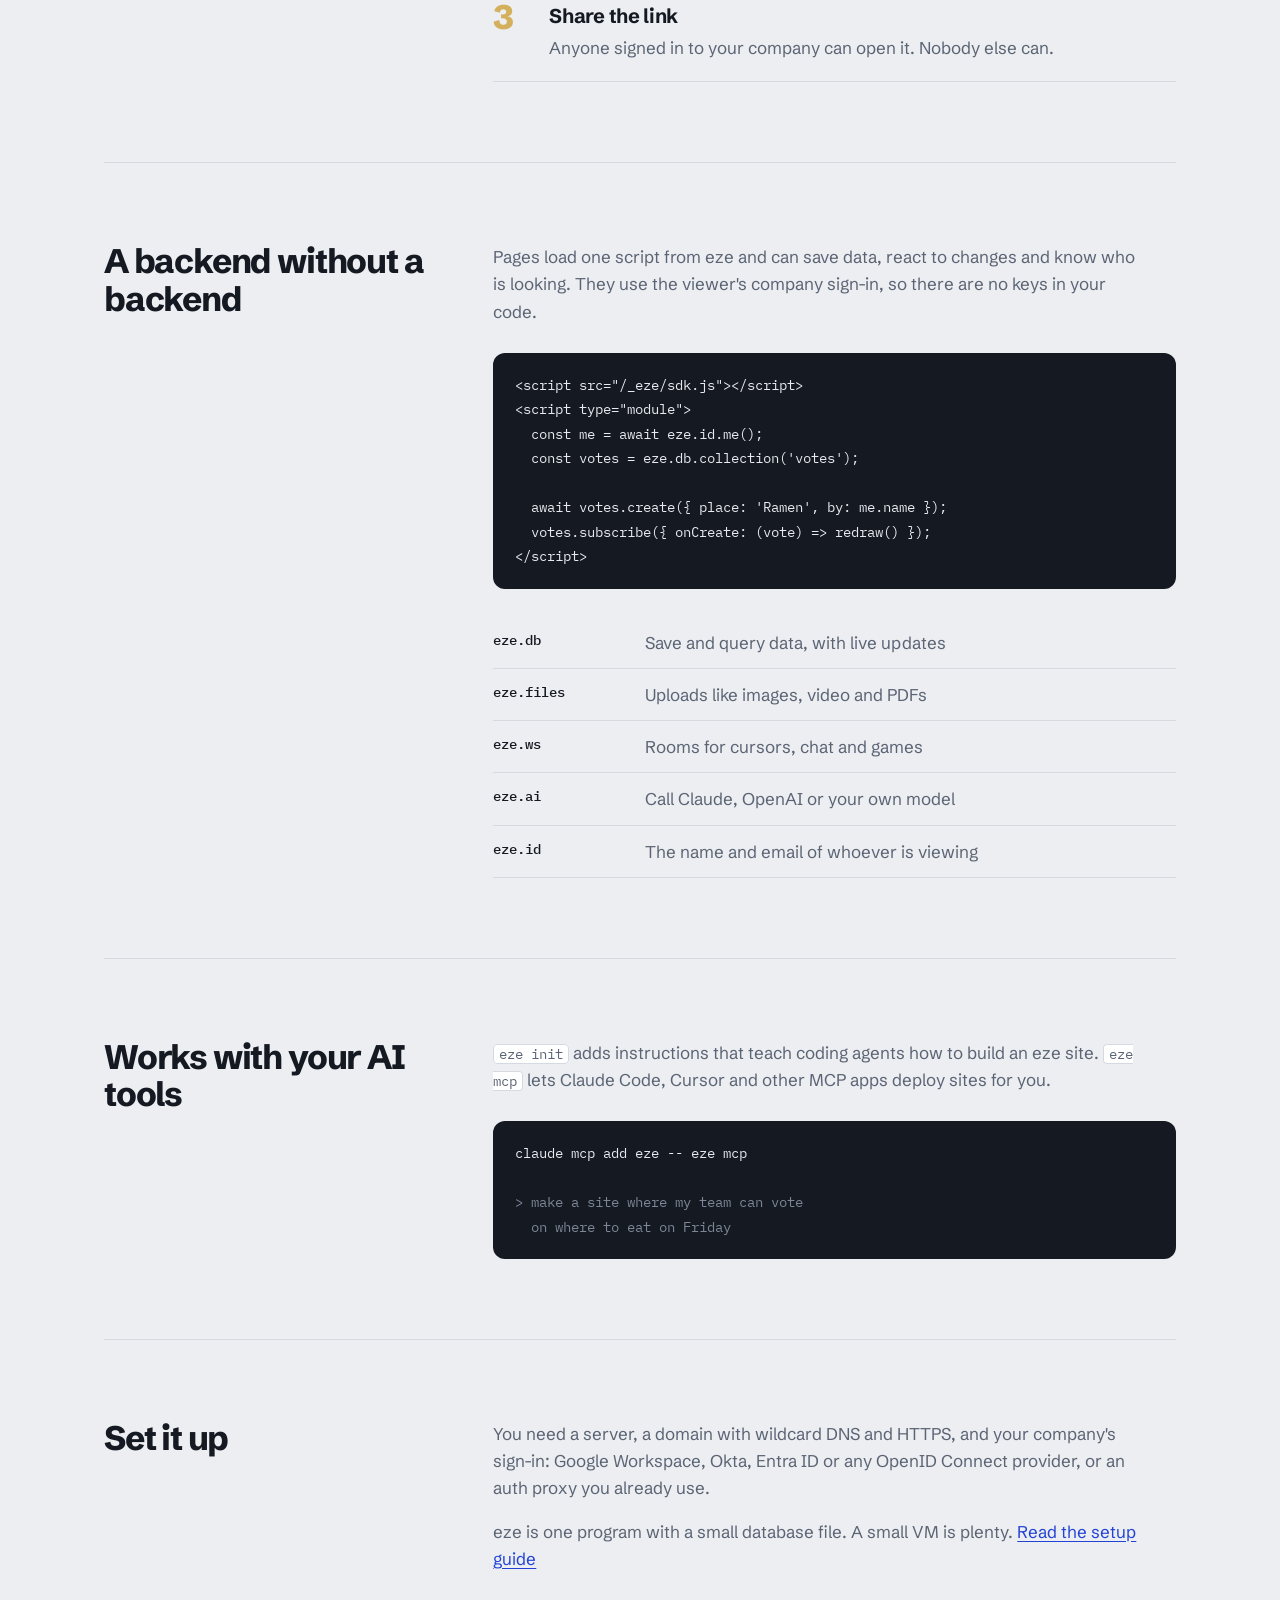
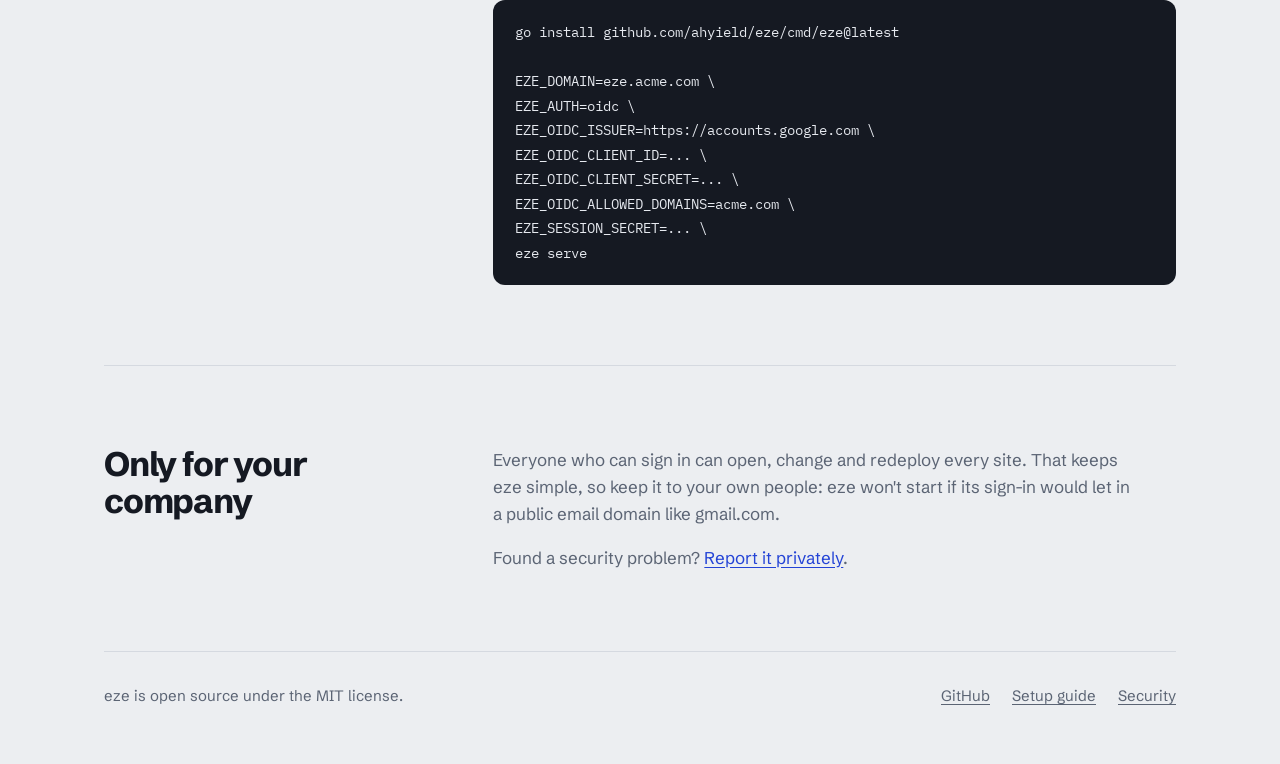
==== commit e66b52f8: "Site: redesign the landing page around a folder The hero is a manila folder with the live site slidi" ====
--- a/site/index.html
+++ b/site/index.html
@@ -16,8 +16,8 @@
 <meta property="og:image:height" content="630">
 <meta property="og:image:alt" content="Turn a folder into a private website for your team. A browser shows a lunch poll at lunch-vote.eze.acme.com.">
 <meta name="twitter:card" content="summary_large_image">
-<meta name="theme-color" content="#fafaf9" media="(prefers-color-scheme: light)">
-<meta name="theme-color" content="#0c0a09" media="(prefers-color-scheme: dark)">
+<meta name="theme-color" content="#eceef1" media="(prefers-color-scheme: light)">
+<meta name="theme-color" content="#10131a" media="(prefers-color-scheme: dark)">
 <link rel="icon" href="logo.svg" type="image/svg+xml">
 <link rel="apple-touch-icon" href="apple-touch-icon.png">
 <script type="application/ld+json">
@@ -34,6 +34,9 @@
   "offers": { "@type": "Offer", "price": "0", "priceCurrency": "USD" }
 }
 </script>
+<link rel="preconnect" href="https://fonts.googleapis.com">
+<link rel="preconnect" href="https://fonts.gstatic.com" crossorigin>
+<link rel="stylesheet" href="https://fonts.googleapis.com/css2?family=IBM+Plex+Mono:wght@400;500;600&family=Schibsted+Grotesk:wght@400;500;600;700;800&display=swap">
 <link rel="stylesheet" href="style.css">
 <script>
   // Apply a saved theme before the page paints. data-shown is the theme actually on screen.
@@ -42,8 +45,14 @@
     try { saved = localStorage.getItem('theme'); } catch (e) {}
     if (saved === 'light' || saved === 'dark') root.dataset.theme = saved;
     var dark = matchMedia('(prefers-color-scheme: dark)');
+    var colors = document.querySelectorAll('meta[name="theme-color"]');
     function show() {
       root.dataset.shown = root.dataset.theme || (dark.matches ? 'dark' : 'light');
+      // A chosen theme pins the browser bar colour; otherwise each tag keeps its media query.
+      colors.forEach(function (meta) {
+        var scheme = /dark/.test(meta.dataset.media || (meta.dataset.media = meta.media)) ? 'dark' : 'light';
+        meta.media = !root.dataset.theme ? meta.dataset.media : scheme === root.dataset.theme ? 'all' : 'not all';
+      });
       var button = document.querySelector('.theme');
       if (button) button.setAttribute('aria-pressed', root.dataset.shown === 'dark');
     }
@@ -89,31 +98,33 @@
     <span class="small">Self-hosted. MIT license.</span>
   </div>
 
-  <div class="picture" aria-hidden="true">
-    <div class="folder">
-      <div class="name">lunch-vote</div>
+  <div class="folder">
+    <div class="tab" aria-hidden="true">lunch-vote/</div>
+    <div class="files" aria-hidden="true">
       <ul>
         <li>index.html</li>
         <li>poll.js</li>
         <li>style.css</li>
       </ul>
+      <span class="run">$ eze deploy</span>
+      <p class="note">Three files in a folder become this live site.</p>
     </div>
-    <div class="wire"><span>eze deploy</span></div>
     <div class="browser">
-      <div class="bar">
+      <div class="bar" aria-hidden="true">
         <div class="dots"><i></i><i></i><i></i></div>
         <div class="address"><svg viewBox="0 0 12 12"><rect x="2" y="5" width="8" height="6" rx="1.5" fill="currentColor"/><path d="M4 5V3.5a2 2 0 0 1 4 0V5" fill="none" stroke="currentColor" stroke-width="1.4"/></svg>lunch-vote.eze.acme.com</div>
       </div>
-      <div class="poll">
+      <div class="poll" id="poll">
         <h2>Where should we eat on Friday?</h2>
-        <div class="choice lead"><span>Ramen place on 5th</span><span class="count">9</span><div class="meter"><b style="--w: 64%"></b></div></div>
-        <div class="choice"><span>Tacos</span><span class="count">4</span><div class="meter"><b style="--w: 29%"></b></div></div>
-        <div class="choice"><span>Salad bar</span><span class="count">1</span><div class="meter"><b style="--w: 7%"></b></div></div>
+        <p class="hint">Try it: pick a place.</p>
+        <button class="choice" type="button" data-votes="9" aria-pressed="false"><span class="label">Ramen place on 5th</span><span class="count">9</span><span class="meter"><b></b></span></button>
+        <button class="choice" type="button" data-votes="4" aria-pressed="false"><span class="label">Tacos</span><span class="count">4</span><span class="meter"><b></b></span></button>
+        <button class="choice" type="button" data-votes="1" aria-pressed="false"><span class="label">Salad bar</span><span class="count">1</span><span class="meter"><b></b></span></button>
         <div class="here">
-          <div class="faces">
+          <div class="faces" aria-hidden="true">
             <span style="background:#2563eb">AN</span><span style="background:#0d9488">BO</span><span style="background:#9333ea">CY</span><span style="background:#ea580c">DE</span>
           </div>
-          4 people from Acme are voting
+          <span class="who" aria-live="polite">4 people from Acme are voting</span>
         </div>
       </div>
     </div>
@@ -123,18 +134,16 @@
 <section id="how">
   <h2>How it works</h2>
   <ol class="steps">
-    <li><strong>Make a site</strong>Write plain HTML, CSS and JavaScript yourself, or ask your AI tool to.</li>
-    <li><strong>Deploy it</strong>Run <code>eze deploy</code> or drop the folder on the eze dashboard.</li>
-    <li><strong>Share the link</strong>Anyone signed in to your company can open it. Nobody else can.</li>
+    <li><strong>Make a site</strong><span>Write plain HTML, CSS and JavaScript yourself, or ask your AI tool to.</span></li>
+    <li><strong>Deploy it</strong><span>Run <code>eze deploy</code> or drop the folder on the eze dashboard.</span></li>
+    <li><strong>Share the link</strong><span>Anyone signed in to your company can open it. Nobody else can.</span></li>
   </ol>
 </section>
 
 <section>
-  <div class="two">
-    <div class="text">
-      <h2>A backend without a backend</h2>
-      <p>Pages load one script from eze and can save data, react to changes and know who is looking. They use the viewer's company sign-in, so there are no keys in your code.</p>
-    </div>
+  <h2>A backend without a backend</h2>
+  <div class="body">
+    <p>Pages load one script from eze and can save data, react to changes and know who is looking. They use the viewer's company sign-in, so there are no keys in your code.</p>
 <pre>&lt;script src="/_eze/sdk.js"&gt;&lt;/script&gt;
 &lt;script type="module"&gt;
   const me = await eze.id.me();
@@ -143,22 +152,20 @@
   await votes.create({ place: 'Ramen', by: me.name });
   votes.subscribe({ onCreate: (vote) =&gt; redraw() });
 &lt;/script&gt;</pre>
-  </div>
-  <ul class="gets">
-    <li><code>eze.db</code><span>Save and query data, with live updates</span></li>
-    <li><code>eze.files</code><span>Uploads like images, video and PDFs</span></li>
-    <li><code>eze.ws</code><span>Rooms for cursors, chat and games</span></li>
-    <li><code>eze.ai</code><span>Call Claude, OpenAI or your own model</span></li>
-    <li><code>eze.id</code><span>The name and email of whoever is viewing</span></li>
-  </ul>
+    <ul class="gets">
+      <li><code>eze.db</code><span>Save and query data, with live updates</span></li>
+      <li><code>eze.files</code><span>Uploads like images, video and PDFs</span></li>
+      <li><code>eze.ws</code><span>Rooms for cursors, chat and games</span></li>
+      <li><code>eze.ai</code><span>Call Claude, OpenAI or your own model</span></li>
+      <li><code>eze.id</code><span>The name and email of whoever is viewing</span></li>
+    </ul>
+  </div>
 </section>
 
 <section>
-  <div class="two">
-    <div class="text">
-      <h2>Works with your AI tools</h2>
-      <p><code>eze init</code> adds instructions that teach coding agents how to build an eze site. <code>eze mcp</code> lets Claude Code, Cursor and other MCP apps deploy sites for you.</p>
-    </div>
+  <h2>Works with your AI tools</h2>
+  <div class="body">
+    <p><code>eze init</code> adds instructions that teach coding agents how to build an eze site. <code>eze mcp</code> lets Claude Code, Cursor and other MCP apps deploy sites for you.</p>
 <pre>claude mcp add eze -- eze mcp
 
 <span class="dim">&gt; make a site where my team can vote
@@ -167,13 +174,10 @@
 </section>
 
 <section id="setup">
-  <div class="two">
-    <div class="text">
-      <h2>Set it up</h2>
-      <p>You need a server, a domain with wildcard DNS and HTTPS, and your company's sign-in: Google Workspace, Okta, Entra ID or any OpenID Connect provider, or an auth proxy you already use.</p>
-      <p>eze is one program with a small database file. A small VM is plenty.</p>
-      <p><a href="https://github.com/ahyield/eze/blob/main/docs/deploy.md">Read the setup guide</a></p>
-    </div>
+  <h2>Set it up</h2>
+  <div class="body">
+    <p>You need a server, a domain with wildcard DNS and HTTPS, and your company's sign-in: Google Workspace, Okta, Entra ID or any OpenID Connect provider, or an auth proxy you already use.</p>
+    <p>eze is one program with a small database file. A small VM is plenty. <a href="https://github.com/ahyield/eze/blob/main/docs/deploy.md">Read the setup guide</a></p>
 <pre>go install github.com/ahyield/eze/cmd/eze@latest
 
 EZE_DOMAIN=eze.acme.com \
@@ -189,8 +193,10 @@
 
 <section>
   <h2>Only for your company</h2>
-  <p>Everyone who can sign in can open, change and redeploy every site. That keeps eze simple, so keep it to your own people: eze won't start if its sign-in would let in a public email domain like gmail.com.</p>
-  <p>Found a security problem? <a href="https://github.com/ahyield/eze/security">Report it privately</a>.</p>
+  <div class="body">
+    <p>Everyone who can sign in can open, change and redeploy every site. That keeps eze simple, so keep it to your own people: eze won't start if its sign-in would let in a public email domain like gmail.com.</p>
+    <p>Found a security problem? <a href="https://github.com/ahyield/eze/security">Report it privately</a>.</p>
+  </div>
 </section>
 
 </main>
@@ -205,5 +211,34 @@
 </footer>
 
 </div>
+<script>
+  // The hero poll works: click a place to vote, click another to move your vote.
+  (function () {
+    var poll = document.getElementById('poll');
+    var choices = [].slice.call(poll.querySelectorAll('.choice'));
+    var faces = poll.querySelector('.faces'), who = poll.querySelector('.who');
+    function draw() {
+      var counts = choices.map(function (c) { return +c.dataset.votes + (c.getAttribute('aria-pressed') === 'true'); });
+      var total = counts.reduce(function (a, b) { return a + b; }, 0), top = Math.max.apply(null, counts);
+      choices.forEach(function (c, i) {
+        c.querySelector('.count').textContent = counts[i];
+        c.querySelector('.meter b').style.width = (counts[i] / total * 100) + '%';
+        c.classList.toggle('lead', counts[i] === top);
+      });
+    }
+    choices.forEach(function (choice) {
+      choice.addEventListener('click', function () {
+        var on = choice.getAttribute('aria-pressed') !== 'true';
+        choices.forEach(function (c) { c.setAttribute('aria-pressed', c === choice && on); });
+        var you = faces.querySelector('.you');
+        if (on && !you) { you = document.createElement('span'); you.className = 'you'; you.textContent = 'YOU'; faces.appendChild(you); }
+        if (!on && you) you.remove();
+        who.textContent = on ? 'You and 4 people from Acme are voting' : '4 people from Acme are voting';
+        draw();
+      });
+    });
+    draw();
+  })();
+</script>
 </body>
 </html>
--- a/site/style.css
+++ b/site/style.css
@@ -1,137 +1,162 @@
 :root {
-  --paper: #fafaf9;
-  --ink: #1c1917;
-  --stone: #78716c;
-  --pebble: #a8a29e;
-  --line: #e7e5e4;
-  --panel: #ffffff;
-  --well: #f5f5f4;
-  --blue: #2563eb;
-  --blue-soft: #dbeafe;
+  --paper: #eceef1;
+  --ink: #151922;
+  --slate: #5b6474;
+  --mist: #8d95a3;
+  --line: #d5d9e0;
+  --sheet: #ffffff;
+  --manila: #e8c979;
+  --manila-deep: #d4b05c;
+  --manila-ink: #5c4511;
+  --cobalt: #2343d6;
+  --cobalt-soft: #dfe5ff;
+  --code: #151922;
+  --code-ink: #e6e9ef;
+  --code-dim: #7d8696;
 }
 /* Dark follows the system unless the theme button picked one (data-theme on <html>). */
 @media (prefers-color-scheme: dark) {
   :root:not([data-theme="light"]) {
-    --paper: #0c0a09;
-    --ink: #f5f5f4;
-    --stone: #a8a29e;
-    --pebble: #78716c;
-    --line: #292524;
-    --panel: #1c1917;
-    --well: #141210;
-    --blue: #60a5fa;
-    --blue-soft: #1e3a8a;
+    --paper: #10131a;
+    --ink: #eef0f4;
+    --slate: #a3abb9;
+    --mist: #6c7486;
+    --line: #262b36;
+    --sheet: #181c25;
+    --manila: #b9984b;
+    --manila-deep: #9a7c35;
+    --manila-ink: #2b2108;
+    --cobalt: #8a9dff;
+    --cobalt-soft: #222d63;
+    --code: #181c25;
+    --code-ink: #e6e9ef;
+    --code-dim: #7d8696;
   }
 }
 :root[data-theme="dark"] {
-  --paper: #0c0a09;
-  --ink: #f5f5f4;
-  --stone: #a8a29e;
-  --pebble: #78716c;
-  --line: #292524;
-  --panel: #1c1917;
-  --well: #141210;
-  --blue: #60a5fa;
-  --blue-soft: #1e3a8a;
+  --paper: #10131a;
+  --ink: #eef0f4;
+  --slate: #a3abb9;
+  --mist: #6c7486;
+  --line: #262b36;
+  --sheet: #181c25;
+  --manila: #b9984b;
+  --manila-deep: #9a7c35;
+  --manila-ink: #2b2108;
+  --cobalt: #8a9dff;
+  --cobalt-soft: #222d63;
+  --code: #181c25;
+  --code-ink: #e6e9ef;
+  --code-dim: #7d8696;
 }
 
 * { box-sizing: border-box; }
-body { margin: 0; background: var(--paper); color: var(--ink); font: 17px/1.6 ui-sans-serif, system-ui, -apple-system, "Segoe UI", sans-serif; -webkit-font-smoothing: antialiased; }
-a { color: var(--blue); }
-a:focus-visible, .button:focus-visible { outline: 2px solid var(--blue); outline-offset: 3px; border-radius: 4px; }
-code, pre { font-family: ui-monospace, SFMono-Regular, Menlo, monospace; font-size: 14px; }
-p code { background: var(--well); border-radius: 4px; padding: 1px 5px; font-size: 14px; }
-pre { background: var(--well); border-radius: 10px; padding: 18px 20px; overflow-x: auto; margin: 0; line-height: 1.7; }
-pre .dim { color: var(--pebble); }
+body { margin: 0; background: var(--paper); color: var(--ink); font: 17px/1.6 "Schibsted Grotesk", ui-sans-serif, system-ui, sans-serif; -webkit-font-smoothing: antialiased; }
+a { color: var(--cobalt); text-underline-offset: 3px; }
+:focus-visible { outline: 2px solid var(--cobalt); outline-offset: 3px; border-radius: 4px; }
+code, pre { font-family: "IBM Plex Mono", ui-monospace, Menlo, monospace; font-size: 14px; }
+p code { background: var(--sheet); border: 1px solid var(--line); border-radius: 4px; padding: 0 5px; font-size: 14px; }
+pre { background: var(--code); color: var(--code-ink); border-radius: 12px; padding: 20px 22px; overflow-x: auto; margin: 0; line-height: 1.75; }
+pre .dim { color: var(--code-dim); }
 
-.page { max-width: 1080px; margin: 0 auto; padding: 0 24px; }
+.page { max-width: 1120px; margin: 0 auto; padding: 0 24px; }
 
 /* Header */
 header { display: flex; align-items: center; justify-content: space-between; padding: 28px 0; }
 .logo { display: inline-flex; color: var(--ink); }
-.logo svg { height: 36px; width: auto; }
-header nav { display: flex; gap: 28px; font-size: 16px; }
-header nav a { color: var(--stone); text-decoration: none; }
+.logo svg { height: 34px; width: auto; }
+header nav { display: flex; align-items: center; gap: 28px; font-size: 16px; font-weight: 500; }
+header nav a { color: var(--slate); text-decoration: none; }
 header nav a:hover { color: var(--ink); }
-header nav { align-items: center; }
-.theme { display: grid; place-items: center; width: 36px; height: 36px; margin: -6px -8px -6px -6px; padding: 0; border: 0; border-radius: 8px; background: none; color: var(--stone); cursor: pointer; }
-.theme:hover { color: var(--ink); background: var(--well); }
-.theme:focus-visible { outline: 2px solid var(--blue); outline-offset: 2px; }
+.theme { display: grid; place-items: center; width: 36px; height: 36px; margin: -6px -8px -6px -6px; padding: 0; border: 0; border-radius: 8px; background: none; color: var(--slate); cursor: pointer; }
+.theme:hover { color: var(--ink); background: var(--sheet); }
 .theme svg { width: 20px; height: 20px; }
 .theme .sun, :root[data-shown="dark"] .theme .moon { display: none; }
 :root[data-shown="dark"] .theme .sun { display: block; }
 
 /* Hero */
-.hero { padding: 72px 0 96px; }
-.hero h1 { font-size: clamp(40px, 6.4vw, 76px); line-height: 1.02; letter-spacing: -0.045em; font-weight: 750; margin: 0; max-width: 11em; }
-.hero p { font-size: 20px; color: var(--stone); max-width: 32em; margin: 24px 0 32px; }
+.hero { padding: 64px 0 0; }
+.hero h1 { font-size: clamp(44px, 7.4vw, 92px); line-height: 0.96; letter-spacing: -0.05em; font-weight: 800; margin: 0; max-width: 10.5em; text-wrap: balance; }
+.hero p { font-size: 20px; color: var(--slate); max-width: 31em; margin: 28px 0 32px; }
 .buttons { display: flex; gap: 12px; flex-wrap: wrap; align-items: center; }
-.button { display: inline-block; padding: 12px 20px; border-radius: 8px; font-weight: 600; font-size: 16px; text-decoration: none; background: var(--blue); color: #fff; }
-.button.quiet { background: transparent; color: var(--ink); box-shadow: inset 0 0 0 1px var(--line); }
-.button.quiet:hover { box-shadow: inset 0 0 0 1px var(--pebble); }
-.small { font-size: 15px; color: var(--pebble); margin-left: 6px; }
+.button { display: inline-block; padding: 12px 20px; border-radius: 8px; font-weight: 650; font-size: 16px; text-decoration: none; background: var(--cobalt); color: #fff; }
+:root[data-shown="dark"] .button:not(.quiet) { color: #0d1240; }
+.button.quiet { background: transparent; color: var(--ink); box-shadow: inset 0 0 0 1.5px var(--line); }
+.button.quiet:hover { box-shadow: inset 0 0 0 1.5px var(--mist); }
+.small { font-size: 15px; color: var(--mist); margin-left: 6px; }
 
-/* Hero picture: a folder becomes a live site */
-.picture { display: grid; grid-template-columns: 220px 120px 1fr; align-items: center; margin-top: 72px; }
-.folder { background: var(--panel); border: 1px solid var(--line); border-radius: 4px 14px 14px 14px; padding: 18px 20px 20px; position: relative; }
-.folder::before { content: ""; position: absolute; top: -13px; left: -1px; width: 88px; height: 14px; background: var(--panel); border: 1px solid var(--line); border-bottom: 0; border-radius: 8px 8px 0 0; }
-.folder .name { font-weight: 650; margin-bottom: 10px; }
-.folder ul { list-style: none; margin: 0; padding: 0; font-family: ui-monospace, SFMono-Regular, Menlo, monospace; font-size: 14px; color: var(--stone); line-height: 2; }
-.wire { height: 2px; background: var(--line); margin: 0 14px; position: relative; }
-.wire::after { content: ""; position: absolute; right: -2px; top: -5px; border: 6px solid transparent; border-left: 9px solid var(--line); border-right: 0; }
-.wire span { position: absolute; left: 50%; top: -30px; transform: translateX(-50%); font-family: ui-monospace, SFMono-Regular, Menlo, monospace; font-size: 13px; color: var(--stone); white-space: nowrap; }
+/* The folder: the one big picture on the page. The site slides out of it. */
+.folder { position: relative; margin: 96px 0 0; padding: 40px 40px 0; background: var(--manila); border-radius: 0 18px 18px 18px; display: grid; grid-template-columns: 220px 1fr; gap: 40px; color: var(--manila-ink); }
+.folder .tab { position: absolute; left: 0; bottom: 100%; height: 40px; padding: 0 28px 0 22px; display: flex; align-items: center; background: var(--manila); border-radius: 14px 14px 0 0; font-family: "IBM Plex Mono", ui-monospace, monospace; font-size: 15px; font-weight: 600; }
+.folder .tab::after { content: ""; position: absolute; left: 100%; bottom: 0; width: 18px; height: 18px; background: radial-gradient(circle at 100% 0, transparent 17.5px, var(--manila) 18px); }
+.folder > *, main > section > * { min-width: 0; }
+.files { padding-bottom: 40px; }
+.files ul { list-style: none; margin: 0 0 28px; padding: 0; font-family: "IBM Plex Mono", ui-monospace, monospace; font-size: 14px; }
+.files li { padding: 7px 0; border-bottom: 1px solid var(--manila-deep); }
+.files .run { font-family: "IBM Plex Mono", ui-monospace, monospace; font-size: 14px; display: inline-flex; gap: 8px; padding: 8px 12px; border-radius: 8px; background: var(--manila-ink); color: var(--manila); }
+.hero .files .note { font-size: 14px; line-height: 1.5; margin: 14px 0 0; color: var(--manila-ink); opacity: 0.75; max-width: none; }
 
-.browser { background: var(--panel); border: 1px solid var(--line); border-radius: 14px; overflow: hidden; }
+.browser { background: var(--sheet); border-radius: 12px 12px 0 0; box-shadow: 0 -1px 0 rgba(0, 0, 0, .04), 0 24px 48px -24px rgba(40, 30, 0, .35); margin-bottom: -56px; position: relative; color: var(--ink); }
 .browser .bar { display: flex; align-items: center; gap: 14px; padding: 12px 16px; border-bottom: 1px solid var(--line); }
 .dots { display: flex; gap: 6px; }
 .dots i { width: 10px; height: 10px; border-radius: 50%; background: var(--line); }
-.address { flex: 1; background: var(--well); border-radius: 6px; padding: 5px 12px; font-size: 14px; color: var(--stone); white-space: nowrap; overflow: hidden; text-overflow: ellipsis; }
+.address { flex: 1; background: var(--paper); border-radius: 6px; padding: 5px 12px; font-size: 14px; color: var(--slate); white-space: nowrap; overflow: hidden; text-overflow: ellipsis; }
 .address svg { width: 11px; height: 11px; vertical-align: -1px; margin-right: 6px; }
-.poll { padding: 26px 28px 28px; }
-.poll h2 { font-size: 22px; letter-spacing: -0.02em; margin: 0 0 18px; }
-.choice { display: grid; grid-template-columns: 1fr auto; gap: 4px 12px; margin-bottom: 14px; font-size: 16px; }
-.choice .count { color: var(--stone); font-variant-numeric: tabular-nums; }
-.meter { grid-column: 1 / -1; height: 8px; border-radius: 99px; background: var(--well); overflow: hidden; }
-.meter b { display: block; height: 100%; width: var(--w); background: var(--blue); border-radius: 99px; animation: fill 900ms 300ms cubic-bezier(.2, .7, .2, 1) both; }
-.choice.lead .meter b { background: var(--blue); }
-.choice:not(.lead) .meter b { background: var(--pebble); }
+
+.poll { padding: 28px 32px 36px; }
+.poll h2 { font-size: 24px; letter-spacing: -0.025em; line-height: 1.2; margin: 0 0 4px; }
+.poll .hint { font-size: 14px; color: var(--mist); margin: 0 0 20px; }
+.choice { display: grid; grid-template-columns: 1fr auto; gap: 6px 12px; width: 100%; margin: 0 0 8px; padding: 10px 12px; border: 0; border-radius: 10px; background: none; font: inherit; color: inherit; text-align: left; cursor: pointer; }
+.choice:hover { background: var(--paper); }
+.choice .count { color: var(--slate); font-variant-numeric: tabular-nums; }
+.choice[aria-pressed="true"] .label::after { content: "Your vote"; margin-left: 10px; font-size: 13px; font-weight: 600; color: var(--cobalt); }
+.meter { grid-column: 1 / -1; height: 8px; border-radius: 99px; background: var(--paper); overflow: hidden; }
+.meter b { display: block; height: 100%; width: var(--w); background: var(--mist); border-radius: 99px; transition: width 500ms cubic-bezier(.2, .7, .2, 1), background-color 200ms; animation: fill 900ms 300ms cubic-bezier(.2, .7, .2, 1) both; }
+.choice.lead .meter b { background: var(--cobalt); }
 @keyframes fill { from { width: 0; } }
-@media (prefers-reduced-motion: reduce) { .meter b { animation: none; } }
-.here { display: flex; align-items: center; gap: 10px; margin-top: 22px; font-size: 14px; color: var(--stone); }
+.here { display: flex; align-items: center; gap: 10px; margin-top: 18px; padding-left: 12px; font-size: 14px; color: var(--slate); }
 .faces { display: flex; }
-.faces span { width: 28px; height: 28px; border-radius: 50%; display: grid; place-items: center; font-size: 10px; font-weight: 700; letter-spacing: 0.02em; color: #fff; box-shadow: 0 0 0 2px var(--panel); margin-left: -3px; }
+.faces span { width: 28px; height: 28px; border-radius: 50%; display: grid; place-items: center; font-size: 10px; font-weight: 700; color: #fff; box-shadow: 0 0 0 2px var(--sheet); margin-left: -4px; }
 .faces span:first-child { margin-left: 0; }
+.faces .you { background: var(--ink); color: var(--sheet); animation: join 300ms cubic-bezier(.2, .7, .2, 1); }
+@keyframes join { from { transform: scale(.4); opacity: 0; } }
+@media (prefers-reduced-motion: reduce) { .meter b, .faces .you { animation: none; transition: none; } }
 
-/* Sections */
-section { padding: 72px 0; border-top: 1px solid var(--line); }
-section h2 { font-size: 32px; letter-spacing: -0.03em; line-height: 1.15; margin: 0 0 14px; }
-section > p, .text p { color: var(--stone); max-width: 36em; margin: 0 0 16px; }
-.two { display: grid; grid-template-columns: 1fr 1fr; gap: 48px; align-items: start; }
+/* Sections: heading on the left, content on the right */
+main > section { display: grid; grid-template-columns: 4fr 8fr; gap: 48px; padding: 80px 0; border-top: 1px solid var(--line); }
+main > section:first-of-type { margin-top: 136px; }
+section > h2 { font-size: 34px; letter-spacing: -0.035em; line-height: 1.1; font-weight: 750; margin: 0; }
+section p { color: var(--slate); max-width: 38em; margin: 0 0 16px; }
+.body > *:last-child { margin-bottom: 0; }
+.body pre { margin-top: 28px; }
 
-.steps { list-style: none; counter-reset: step; padding: 0; margin: 32px 0 0; display: grid; grid-template-columns: repeat(3, 1fr); gap: 40px; }
-.steps li { counter-increment: step; color: var(--stone); }
-.steps li::before { content: counter(step); display: block; font-size: 15px; font-weight: 700; color: var(--blue); margin-bottom: 8px; }
-.steps strong { display: block; color: var(--ink); font-size: 19px; margin-bottom: 4px; }
+.steps { list-style: none; counter-reset: step; padding: 0; margin: 0; display: grid; gap: 0; }
+.steps li { counter-increment: step; display: grid; grid-template-columns: 56px 1fr; padding: 20px 0; border-bottom: 1px solid var(--line); color: var(--slate); }
+.steps li:first-child { padding-top: 0; }
+.steps li::before { content: counter(step); grid-row: span 2; font-size: 34px; font-weight: 800; line-height: 1; letter-spacing: -0.04em; color: var(--manila-deep); }
+.steps li > span { grid-column: 2; }
+.steps strong { display: block; color: var(--ink); font-size: 20px; letter-spacing: -0.015em; margin-bottom: 2px; }
 
-.gets { list-style: none; padding: 0; margin: 40px 0 0; }
-.gets li { padding: 12px 0; border-bottom: 1px solid var(--line); display: grid; grid-template-columns: 9em 1fr; gap: 16px; }
-.gets li span { color: var(--stone); }
-.gets code { color: var(--ink); }
+.gets { list-style: none; padding: 0; margin: 28px 0 0; }
+.gets li { padding: 12px 0; border-bottom: 1px solid var(--line); display: grid; grid-template-columns: 8em 1fr; gap: 16px; }
+.gets li span { color: var(--slate); }
+.gets code { color: var(--ink); font-weight: 500; }
 
-footer { border-top: 1px solid var(--line); padding: 32px 0 56px; display: flex; justify-content: space-between; gap: 16px; flex-wrap: wrap; color: var(--stone); font-size: 15px; }
-footer nav { display: flex; gap: 22px; }
-footer a { color: var(--stone); }
+footer { border-top: 1px solid var(--line); padding: 32px 0 56px; display: flex; justify-content: space-between; gap: 16px; flex-wrap: wrap; color: var(--slate); font-size: 15px; }
+footer nav { display: flex; gap: 22px; flex-wrap: wrap; }
+footer a { color: var(--slate); }
 
 @media (max-width: 860px) {
-  .hero { padding: 40px 0 64px; }
+  .hero { padding-top: 32px; }
   .hero p { font-size: 18px; }
-  .picture { grid-template-columns: 1fr; margin-top: 48px; }
-  .folder { margin-top: 13px; }
-  .wire { width: 2px; height: 64px; margin: 14px auto; }
-  .wire::after { right: -5px; top: auto; bottom: -2px; border: 6px solid transparent; border-top: 9px solid var(--line); border-bottom: 0; }
-  .wire span { left: 18px; top: 50%; transform: translateY(-50%); }
-  .two, .steps { grid-template-columns: 1fr; gap: 28px; }
+  .folder { margin-top: 80px; padding: 28px 16px 0; grid-template-columns: 1fr; gap: 0; border-radius: 0 14px 14px 14px; }
+  .files { padding-bottom: 28px; }
+  .poll { padding: 22px 12px 28px; }
+  .poll h2, .poll .hint { padding: 0 12px; }
+  main > section { grid-template-columns: 1fr; gap: 24px; padding: 56px 0; }
+  main > section:first-of-type { margin-top: 112px; }
+  section > h2 { font-size: 28px; }
+  header nav { gap: 20px; }
   header nav a.wide { display: none; }
-  section { padding: 56px 0; }
-  section h2 { font-size: 27px; }
+  .gets li { grid-template-columns: 1fr; gap: 0; }
 }
